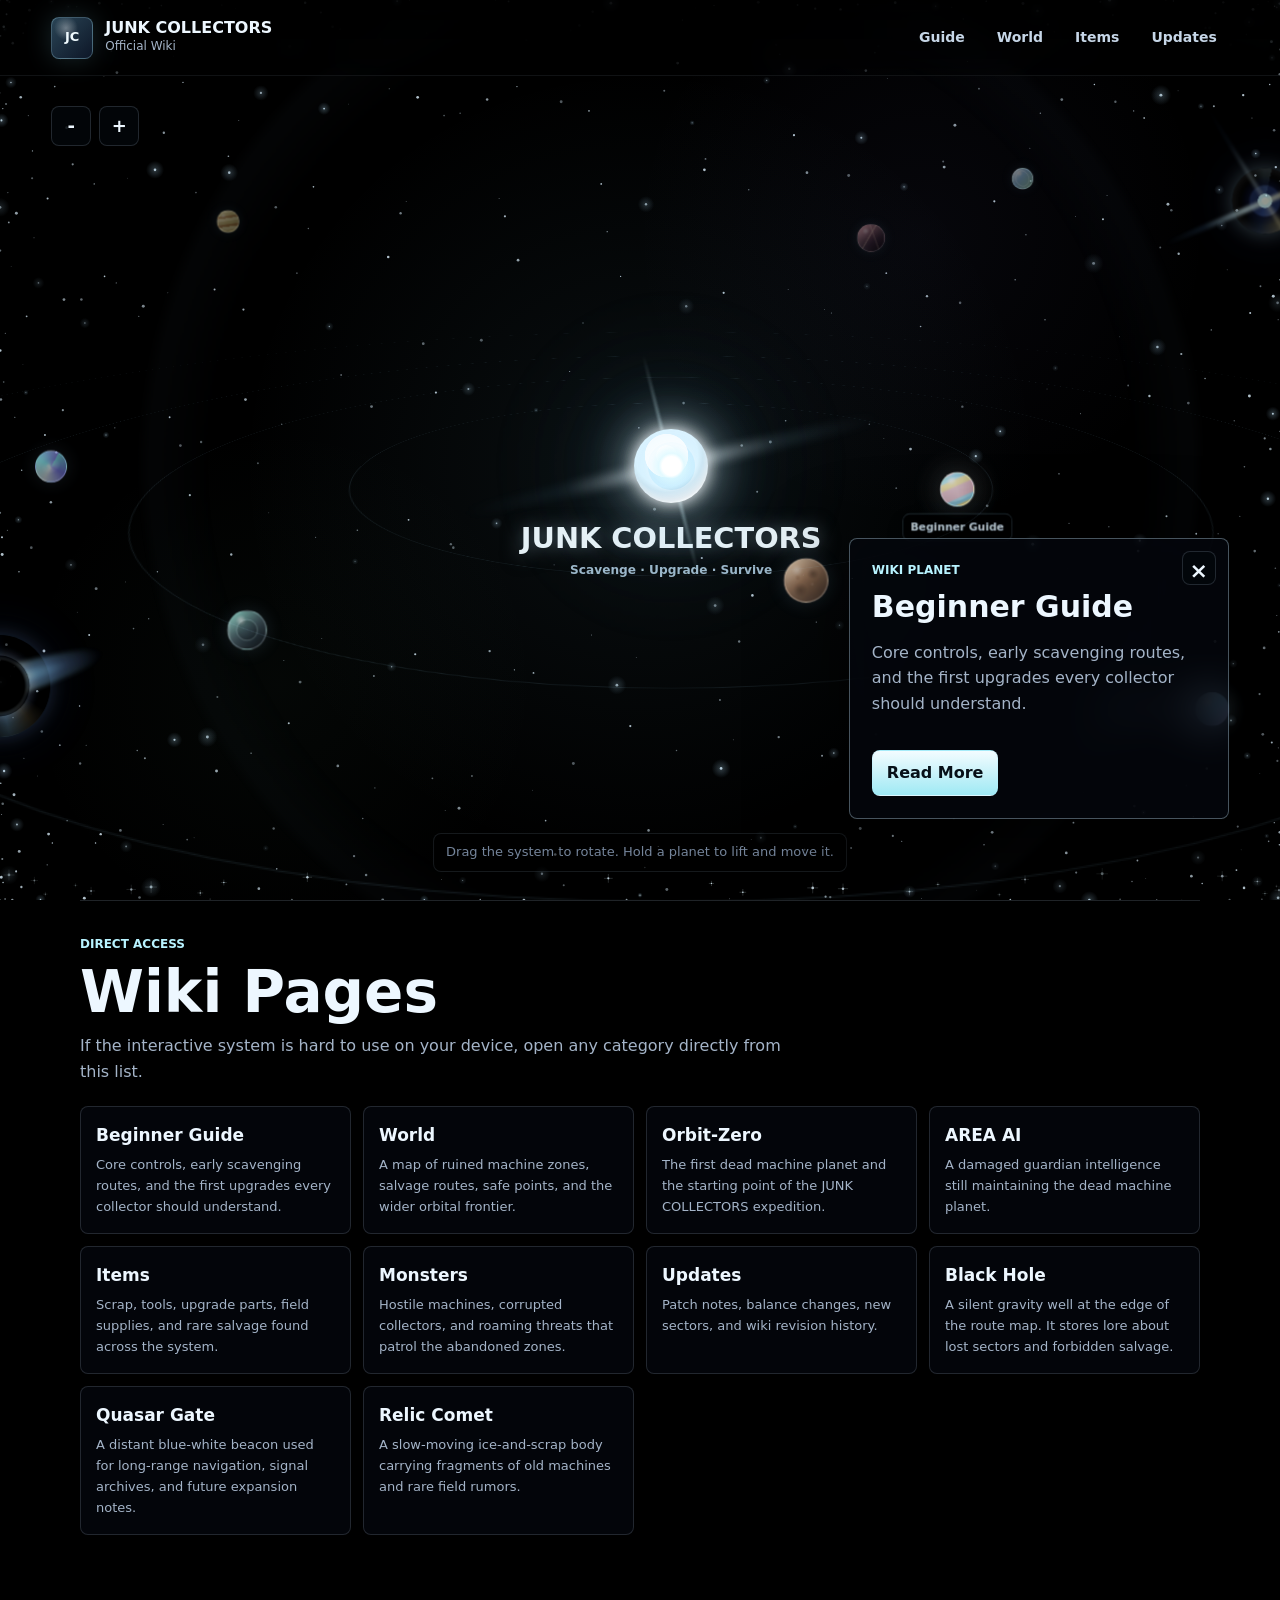
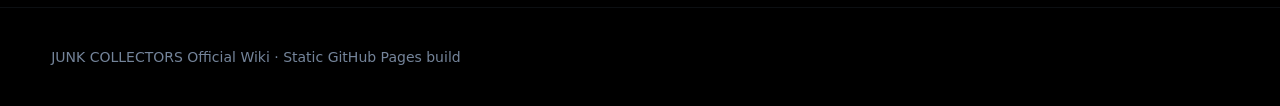
==== index.html @ 5131f48b "Add long press orbital object dragging" ====
<!doctype html>
<html lang="en">
  <head>
    <meta charset="utf-8">
    <meta name="viewport" content="width=device-width, initial-scale=1">
    <title>JUNK COLLECTORS Official Wiki</title>
    <meta
      name="description"
      content="The official wiki hub for JUNK COLLECTORS: an interactive star system with planets, deep-space anomalies, guides, items, monsters, and updates."
    >
    <link rel="stylesheet" href="style.css">
  </head>
  <body>
    <canvas class="starfield" id="starfield" aria-hidden="true"></canvas>

    <header class="site-header">
      <a class="brand" href="index.html" aria-label="JUNK COLLECTORS wiki home">
        <span class="brand-mark" aria-hidden="true">JC</span>
        <span>
          <strong>JUNK COLLECTORS</strong>
          <small>Official Wiki</small>
        </span>
      </a>
      <nav class="top-links" aria-label="Primary pages">
        <a href="pages/beginner-guide.html">Guide</a>
        <a href="pages/world.html">World</a>
        <a href="pages/items.html">Items</a>
        <a href="pages/updates.html">Updates</a>
      </nav>
    </header>

    <main>
      <section class="system-hero" aria-labelledby="site-title">
        <div class="scene-tools" aria-label="System controls">
          <button class="icon-button" type="button" data-zoom="out" aria-label="Zoom out">-</button>
          <button class="icon-button" type="button" data-zoom="in" aria-label="Zoom in">+</button>
        </div>

        <div class="system-stage" id="system-stage" aria-label="Interactive category star system">
          <div class="orbit-field" id="orbit-field">
            <div class="orbit-ring ring-a" aria-hidden="true"></div>
            <div class="orbit-ring ring-b" aria-hidden="true"></div>
            <div class="orbit-ring ring-c" aria-hidden="true"></div>
            <div class="orbit-ring ring-d" aria-hidden="true"></div>

            <button class="star-core" type="button" aria-label="JUNK COLLECTORS center hub">
              <span class="star-energy" aria-hidden="true"></span>
            </button>
            <div class="star-copy">
              <h1 class="star-title" id="site-title">JUNK COLLECTORS</h1>
              <p class="star-subtitle">Scavenge &middot; Upgrade &middot; Survive</p>
            </div>
          </div>
        </div>

        <aside class="info-panel" id="info-panel" aria-live="polite" aria-label="Selected wiki category" hidden>
          <button class="panel-close" type="button" aria-label="Close information panel">×</button>
          <span class="panel-kicker" id="panel-kicker">Wiki Category</span>
          <h2 id="panel-title">Beginner Guide</h2>
          <p id="panel-description"></p>
          <a class="read-more" id="panel-link" href="#">Read More</a>
        </aside>

        <div class="drag-hint">
          Drag the system to rotate. Hold a planet to lift and move it.
        </div>
      </section>

      <section class="fallback-links" aria-labelledby="wiki-links-title">
        <div class="section-label">Direct Access</div>
        <h2 id="wiki-links-title">Wiki Pages</h2>
        <p>
          If the interactive system is hard to use on your device, open any category directly from this list.
        </p>
        <nav class="page-grid" id="page-grid" aria-label="All wiki pages"></nav>
      </section>
    </main>

    <footer class="site-footer">
      <p>JUNK COLLECTORS Official Wiki · Static GitHub Pages build</p>
    </footer>

    <script src="script.js"></script>
  </body>
</html>
---- style.css ----
:root {
  color-scheme: dark;
  --bg: #000000;
  --panel: rgba(5, 8, 14, 0.72);
  --panel-strong: rgba(8, 12, 20, 0.9);
  --line: rgba(190, 218, 240, 0.16);
  --line-strong: rgba(202, 238, 255, 0.34);
  --text: #edf7ff;
  --muted: #a4b4c8;
  --dim: #74849a;
  --cyan: #b8f3ff;
  --white-blue: #f0fbff;
  --shadow: 0 24px 90px rgba(0, 0, 0, 0.62);
}

* {
  box-sizing: border-box;
}

html {
  min-height: 100%;
  overflow-x: hidden;
  background: #000;
}

body {
  min-height: 100%;
  margin: 0;
  overflow-x: hidden;
  color: var(--text);
  background: #000;
  font-family: "Segoe UI", system-ui, -apple-system, BlinkMacSystemFont, sans-serif;
  line-height: 1.6;
}

body.is-dragging {
  cursor: grabbing;
  user-select: none;
}

body.is-object-dragging {
  cursor: grabbing;
}

a {
  color: inherit;
  text-decoration: none;
}

button {
  font: inherit;
}

.starfield {
  position: fixed;
  inset: 0;
  z-index: 0;
  width: 100%;
  height: 100%;
  pointer-events: none;
}

.site-header {
  position: fixed;
  top: 0;
  right: 0;
  left: 0;
  z-index: 20;
  display: flex;
  min-height: 76px;
  align-items: center;
  justify-content: space-between;
  gap: 18px;
  padding: 16px clamp(18px, 4vw, 52px);
  border-bottom: 1px solid rgba(198, 225, 244, 0.08);
  background: linear-gradient(180deg, rgba(0, 0, 0, 0.84), rgba(0, 0, 0, 0.2));
  backdrop-filter: blur(18px);
}

main,
.site-footer {
  position: relative;
  z-index: 1;
}

.brand {
  display: inline-flex;
  min-width: 0;
  align-items: center;
  gap: 12px;
}

.brand-mark {
  display: grid;
  width: 42px;
  height: 42px;
  place-items: center;
  flex: 0 0 auto;
  border: 1px solid rgba(176, 237, 255, 0.28);
  border-radius: 8px;
  color: var(--white-blue);
  background:
    radial-gradient(circle at 35% 25%, rgba(255, 255, 255, 0.34), transparent 30%),
    linear-gradient(135deg, rgba(58, 95, 118, 0.72), rgba(14, 24, 42, 0.95));
  box-shadow: 0 0 26px rgba(133, 215, 240, 0.18);
  font-size: 13px;
  font-weight: 900;
}

.brand strong,
.brand small {
  display: block;
}

.brand strong {
  line-height: 1.1;
  letter-spacing: 0;
}

.brand small {
  color: var(--muted);
  font-size: 12px;
}

.top-links {
  display: flex;
  align-items: center;
  gap: 8px;
}

.top-links a {
  border: 1px solid transparent;
  border-radius: 8px;
  padding: 8px 11px;
  color: #c6d6e7;
  font-size: 14px;
  font-weight: 700;
}

.top-links a:hover,
.top-links a:focus-visible {
  border-color: var(--line);
  color: var(--white-blue);
  background: rgba(159, 239, 255, 0.07);
}

.system-hero {
  position: relative;
  display: grid;
  min-height: 100vh;
  overflow: hidden;
  place-items: center;
  padding: 96px clamp(14px, 4vw, 44px) 64px;
  isolation: isolate;
}

.system-hero::before {
  position: absolute;
  inset: 0;
  z-index: -1;
  content: "";
  background:
    radial-gradient(circle at 50% 52%, rgba(120, 190, 220, 0.08), transparent 25rem),
    radial-gradient(circle at 72% 26%, rgba(115, 120, 210, 0.055), transparent 18rem),
    radial-gradient(circle at 22% 76%, rgba(95, 160, 130, 0.045), transparent 16rem);
  pointer-events: none;
}

.system-stage {
  position: relative;
  width: min(98vw, 1400px);
  height: min(78vh, 760px);
  min-height: 600px;
  border-radius: 50%;
  outline: none;
  cursor: grab;
  perspective: 1100px;
  touch-action: none;
}

.orbit-field {
  position: absolute;
  inset: 0;
  transform-style: preserve-3d;
}

.orbit-field::before {
  position: absolute;
  top: 50%;
  left: 50%;
  width: min(88vw, 1080px);
  height: min(88vw, 1080px);
  content: "";
  transform: translate(-50%, -50%);
  border-radius: 50%;
  background:
    radial-gradient(circle, rgba(170, 232, 255, 0.045) 0, transparent 24%),
    radial-gradient(circle, transparent 60%, rgba(128, 170, 205, 0.028) 68%, transparent 70%);
  filter: blur(1px);
}

.orbit-ring {
  position: absolute;
  top: 50%;
  left: 50%;
  border: 1px solid rgba(158, 205, 232, 0.11);
  border-radius: 50%;
  transform: translate(-50%, -50%) rotateX(75deg);
  pointer-events: none;
}

.ring-a {
  width: 620px;
  height: 620px;
}

.ring-b {
  width: 980px;
  height: 980px;
}

.ring-c {
  width: 1360px;
  height: 1360px;
}

.ring-d {
  width: 1900px;
  height: 1900px;
  border-color: rgba(158, 205, 232, 0.075);
}

.star-core {
  position: absolute;
  top: 50%;
  left: 50%;
  z-index: 190;
  display: grid;
  width: clamp(54px, 6vw, 74px);
  height: clamp(54px, 6vw, 74px);
  place-items: center;
  padding: 0;
  transform: translate(-50%, -50%);
  border: 0;
  border-radius: 50%;
  background: transparent;
  cursor: pointer;
  isolation: isolate;
}

.star-core::before,
.star-core::after {
  position: absolute;
  content: "";
  pointer-events: none;
}

.star-core::before {
  top: 50%;
  left: 50%;
  z-index: -2;
  width: clamp(260px, 34vw, 540px);
  height: 12px;
  border-radius: 999px;
  background: linear-gradient(90deg, transparent, rgba(142, 213, 255, 0.1), rgba(255, 255, 255, 0.82), rgba(168, 228, 255, 0.16), transparent);
  filter: blur(5px);
  opacity: 0.72;
  transform: translate(-50%, -50%) rotate(-13deg);
  animation: neutron-beam-pulse 9s ease-in-out infinite;
}

.star-core::after {
  top: 50%;
  left: 50%;
  z-index: -1;
  width: clamp(150px, 18vw, 280px);
  height: 3px;
  border-radius: 999px;
  background: linear-gradient(90deg, transparent, rgba(214, 248, 255, 0.74), transparent);
  filter: blur(1px);
  opacity: 0.82;
  transform: translate(-50%, -50%) rotate(76deg);
  animation: neutron-spark-pulse 6.5s ease-in-out infinite alternate;
}

.star-energy {
  position: absolute;
  inset: 0;
  border-radius: 50%;
  background:
    radial-gradient(circle at 44% 36%, #ffffff 0 16%, #f8fdff 17% 34%, rgba(201, 238, 255, 0.98) 35% 50%, rgba(113, 183, 220, 0.5) 58%, rgba(47, 91, 125, 0.16) 72%, transparent 78%),
    #ffffff;
  box-shadow:
    0 0 16px rgba(255, 255, 255, 0.86),
    0 0 44px rgba(219, 248, 255, 0.54),
    0 0 120px rgba(128, 210, 255, 0.24),
    inset 0 0 14px rgba(255, 255, 255, 0.58);
  animation: neutron-core-breathe 7.5s ease-in-out infinite;
}

.star-energy::before,
.star-energy::after {
  position: absolute;
  content: "";
  border-radius: inherit;
  pointer-events: none;
}

.star-energy::before {
  inset: -48px;
  background:
    radial-gradient(circle, rgba(255, 255, 255, 0.2), rgba(180, 231, 255, 0.11) 36%, rgba(94, 175, 225, 0.045) 58%, transparent 72%);
  filter: blur(18px);
}

.star-energy::after {
  inset: 18%;
  background:
    radial-gradient(circle, #ffffff 0 28%, rgba(219, 249, 255, 0.72) 38%, transparent 62%);
  box-shadow: 0 0 24px rgba(255, 255, 255, 0.9);
}

.star-copy {
  position: absolute;
  top: 50%;
  left: 50%;
  z-index: 188;
  width: min(82vw, 460px);
  transform: translate(-50%, 58px);
  pointer-events: none;
  text-align: center;
}

.star-title {
  margin: 0;
  color: rgba(238, 250, 255, 0.96);
  font-size: clamp(19px, 2.25vw, 32px);
  font-weight: 900;
  line-height: 1;
  letter-spacing: 0;
  text-shadow:
    0 0 18px rgba(188, 232, 255, 0.42),
    0 2px 20px rgba(0, 0, 0, 0.86);
}

.star-subtitle {
  margin: 8px 0 0;
  color: rgba(176, 207, 228, 0.88);
  font-size: clamp(10px, 0.95vw, 13px);
  font-weight: 800;
  white-space: nowrap;
}

@keyframes neutron-core-breathe {
  0%,
  100% {
    filter: brightness(1);
    transform: scale(1);
  }

  50% {
    filter: brightness(1.18);
    transform: scale(1.045);
  }
}

@keyframes neutron-beam-pulse {
  0%,
  100% {
    opacity: 0.44;
    transform: translate(-50%, -50%) rotate(-13deg) scaleX(0.86);
  }

  48% {
    opacity: 0.86;
    transform: translate(-50%, -50%) rotate(-13deg) scaleX(1.08);
  }
}

@keyframes neutron-spark-pulse {
  from {
    opacity: 0.38;
    transform: translate(-50%, -50%) rotate(76deg) scaleX(0.72);
  }

  to {
    opacity: 0.86;
    transform: translate(-50%, -50%) rotate(76deg) scaleX(1.12);
  }
}

.orbital-object {
  position: absolute;
  top: 50%;
  left: 50%;
  display: grid;
  place-items: center;
  border: 0;
  border-radius: 50%;
  padding: 0;
  color: var(--text);
  background: transparent;
  cursor: pointer;
  transform-style: preserve-3d;
  transition: filter 520ms ease, opacity 520ms ease;
}

.orbital-object.is-lifted {
  cursor: grabbing;
  filter: brightness(1.22) saturate(1.16);
}

.orbital-object:focus-visible {
  outline: 2px solid var(--cyan);
  outline-offset: 9px;
}

.orbital-object.is-dimmed {
  filter: blur(3px) saturate(0.48) brightness(0.58);
}

.orbital-object.is-focused,
.orbital-object.is-selected {
  filter: brightness(1.18) saturate(1.12);
}

.system-stage.is-focusing .orbital-object.is-dimmed {
  filter: blur(3px) saturate(0.48) brightness(0.58);
}

.system-stage:has(.orbital-object:hover) .orbital-object:not(:hover) {
  filter: blur(3px) saturate(0.48) brightness(0.58);
}

.system-stage:has(.orbital-object:hover) .orbital-object:hover {
  filter: brightness(1.18) saturate(1.12);
}

.planet-body,
.celestial-body {
  position: relative;
  display: block;
  width: 100%;
  height: 100%;
  border: 1px solid rgba(240, 252, 255, 0.28);
  border-radius: 50%;
  overflow: hidden;
  box-shadow:
    0 0 24px rgba(170, 220, 255, 0.16),
    inset -16px -18px 24px rgba(0, 0, 0, 0.36),
    inset 7px 8px 15px rgba(255, 255, 255, 0.16);
  animation: planet-texture-drift var(--spin-duration, 64s) linear infinite;
  transition: transform 520ms ease, box-shadow 520ms ease;
}

.orbital-object.is-focused .planet-body,
.orbital-object.is-selected .planet-body,
.orbital-object.is-lifted .planet-body,
.orbital-object.is-focused .celestial-body,
.orbital-object.is-selected .celestial-body,
.orbital-object.is-lifted .celestial-body {
  transform: scale(1.14);
  box-shadow:
    0 0 34px rgba(210, 240, 255, 0.32),
    inset -16px -18px 24px rgba(0, 0, 0, 0.28),
    inset 7px 8px 15px rgba(255, 255, 255, 0.2);
}

.orbital-object.is-lifted .planet-body,
.orbital-object.is-lifted .celestial-body {
  box-shadow:
    0 0 28px rgba(215, 245, 255, 0.42),
    0 16px 44px rgba(95, 180, 230, 0.18),
    inset -16px -18px 24px rgba(0, 0, 0, 0.26),
    inset 7px 8px 15px rgba(255, 255, 255, 0.24);
}

.planet-body::before,
.planet-body::after,
.celestial-body::before,
.celestial-body::after {
  position: absolute;
  content: "";
  pointer-events: none;
}

.planet-body::after {
  inset: -18%;
  border-radius: 50%;
  background:
    linear-gradient(90deg, rgba(255, 255, 255, 0.18), transparent 26%, transparent 62%, rgba(0, 0, 0, 0.2)),
    radial-gradient(circle at 28% 34%, rgba(255, 255, 255, 0.14), transparent 24%);
  mix-blend-mode: soft-light;
  animation: planet-terminator-sweep var(--spin-duration, 64s) linear infinite;
}

@keyframes planet-texture-drift {
  from {
    background-position: 0 0, 0 0, 0 0, 0 0;
  }

  to {
    background-position: 160% 0, -120% 0, 80% 0, 0 0;
  }
}

@keyframes planet-terminator-sweep {
  from {
    transform: translateX(-16%) rotate(0deg);
  }

  to {
    transform: translateX(16%) rotate(360deg);
  }
}

.gas .planet-body {
  background:
    radial-gradient(circle at 32% 24%, rgba(255, 255, 255, 0.82), transparent 15%),
    repeating-linear-gradient(156deg, var(--object-a) 0 12%, var(--object-b) 15% 25%, var(--object-c) 29% 40%, var(--object-a) 44% 56%),
    radial-gradient(circle at 72% 70%, rgba(0, 0, 0, 0.3), transparent 34%);
}

.gas .planet-body::before {
  inset: 14% -24%;
  border-radius: 50%;
  background: linear-gradient(90deg, transparent, rgba(255, 255, 255, 0.24), transparent);
  transform: rotate(-18deg);
}

.rock .planet-body {
  background:
    radial-gradient(circle at 29% 26%, rgba(255, 255, 255, 0.36), transparent 13%),
    radial-gradient(circle at 66% 34%, rgba(42, 30, 26, 0.42), transparent 15%),
    radial-gradient(circle at 36% 72%, rgba(42, 30, 26, 0.34), transparent 18%),
    linear-gradient(145deg, var(--object-c), var(--object-a) 46%, var(--object-b));
}

.rock .planet-body::before {
  inset: 16%;
  border-radius: 50%;
  background:
    radial-gradient(circle at 20% 40%, rgba(0, 0, 0, 0.2) 0 7%, transparent 8%),
    radial-gradient(circle at 72% 64%, rgba(255, 255, 255, 0.16) 0 5%, transparent 6%);
  mix-blend-mode: soft-light;
}

.machine .planet-body {
  background:
    linear-gradient(90deg, rgba(255, 255, 255, 0.22) 0 2px, transparent 2px 10px),
    linear-gradient(0deg, rgba(0, 0, 0, 0.18) 0 2px, transparent 2px 11px),
    radial-gradient(circle at 34% 24%, rgba(255, 255, 255, 0.7), transparent 14%),
    linear-gradient(145deg, var(--object-a), var(--object-b) 52%, #161b23);
}

.machine .planet-body::before {
  inset: 20%;
  border: 1px solid rgba(225, 255, 255, 0.24);
  border-radius: 50%;
  box-shadow: inset 0 0 12px rgba(0, 0, 0, 0.28);
}

.storm .planet-body {
  background:
    radial-gradient(circle at 42% 48%, rgba(255, 255, 255, 0.78), transparent 11%),
    conic-gradient(from 30deg, var(--object-a), var(--object-b), var(--object-c), var(--object-a), var(--object-b)),
    radial-gradient(circle at 72% 70%, rgba(0, 0, 0, 0.32), transparent 34%);
}

.storm .planet-body::before {
  inset: 22% 8%;
  border-radius: 50%;
  background: radial-gradient(ellipse, rgba(255, 255, 255, 0.28), transparent 58%);
  transform: rotate(-22deg);
}

.desert .planet-body {
  background:
    radial-gradient(circle at 28% 23%, rgba(255, 255, 255, 0.5), transparent 12%),
    repeating-linear-gradient(172deg, var(--object-c) 0 11%, var(--object-a) 14% 24%, var(--object-b) 27% 36%),
    radial-gradient(circle at 70% 72%, rgba(0, 0, 0, 0.28), transparent 35%);
}

.cracked .planet-body {
  background:
    linear-gradient(120deg, transparent 0 42%, rgba(255, 218, 194, 0.46) 43% 45%, transparent 46%),
    linear-gradient(70deg, transparent 0 58%, rgba(255, 218, 194, 0.34) 59% 61%, transparent 62%),
    radial-gradient(circle at 30% 24%, rgba(255, 255, 255, 0.38), transparent 13%),
    linear-gradient(145deg, var(--object-a), var(--object-b) 62%, #140b13);
}

.ice .planet-body {
  background:
    radial-gradient(circle at 34% 24%, rgba(255, 255, 255, 0.88), transparent 15%),
    linear-gradient(130deg, var(--object-c), var(--object-b) 42%, var(--object-a)),
    radial-gradient(circle at 70% 72%, rgba(0, 0, 0, 0.22), transparent 30%);
}

.ice .planet-body::before {
  inset: 13%;
  border-radius: 35% 65% 42% 58%;
  border: 1px solid rgba(255, 255, 255, 0.28);
  transform: rotate(28deg);
}

.celestial {
  overflow: visible;
}

.celestial-body {
  overflow: visible;
  border: 0;
  background: transparent;
}

.black-hole .celestial-body {
  background:
    radial-gradient(circle at 50% 50%, #000 0 24%, rgba(0, 0, 0, 0.98) 25% 34%, rgba(215, 240, 255, 0.42) 35% 37%, rgba(78, 108, 170, 0.16) 41%, transparent 58%),
    conic-gradient(from 32deg, transparent 0deg 84deg, rgba(255, 227, 158, 0.18) 106deg, rgba(153, 215, 255, 0.34) 136deg, transparent 178deg 222deg, rgba(255, 245, 199, 0.24) 248deg, rgba(95, 138, 255, 0.2) 292deg, transparent 338deg);
  box-shadow:
    0 0 20px rgba(138, 184, 255, 0.22),
    0 0 70px rgba(80, 120, 210, 0.14),
    inset 0 0 26px rgba(0, 0, 0, 0.95);
}

.black-hole .celestial-body::before {
  top: 34%;
  left: -58%;
  width: 216%;
  height: 30%;
  border-radius: 50%;
  background:
    radial-gradient(ellipse at 50% 50%, rgba(255, 249, 218, 0.68) 0 10%, rgba(136, 203, 255, 0.48) 25%, rgba(76, 92, 175, 0.2) 46%, transparent 71%),
    linear-gradient(90deg, transparent 0 8%, rgba(103, 148, 255, 0.2) 19%, rgba(255, 237, 170, 0.72) 48%, rgba(148, 220, 255, 0.4) 68%, transparent 96%);
  filter: blur(2.2px);
  opacity: 0.88;
  transform: rotate(-17deg);
  animation: accretion-shimmer 15s ease-in-out infinite alternate;
}

.black-hole .celestial-body::after {
  inset: 20%;
  border-radius: 50%;
  background:
    radial-gradient(circle, #000 0 58%, rgba(0, 0, 0, 0.86) 60%, transparent 68%);
  box-shadow:
    0 0 10px rgba(230, 250, 255, 0.24),
    inset 0 0 22px rgba(0, 0, 0, 1);
}

.quasar .celestial-body {
  background:
    radial-gradient(circle, #ffffff 0 7%, var(--object-a) 8% 15%, rgba(91, 132, 255, 0.34) 16% 31%, rgba(14, 20, 48, 0.7) 36%, transparent 54%),
    conic-gradient(from 12deg, transparent 0 110deg, rgba(255, 242, 186, 0.3) 138deg, rgba(106, 163, 255, 0.2) 178deg, transparent 220deg 318deg, rgba(178, 235, 255, 0.18) 346deg);
  box-shadow:
    0 0 30px rgba(196, 244, 255, 0.38),
    0 0 94px rgba(90, 124, 255, 0.18),
    inset 0 0 18px rgba(255, 255, 255, 0.18);
}

.quasar .celestial-body::before,
.quasar .celestial-body::after {
  top: 47%;
  left: -118%;
  width: 336%;
  height: 8%;
  border-radius: 999px;
  background: linear-gradient(90deg, transparent, rgba(110, 180, 255, 0.18), rgba(220, 250, 255, 0.8), rgba(255, 246, 188, 0.62), rgba(138, 203, 255, 0.26), transparent);
  filter: blur(2.2px);
  transform: rotate(-23deg);
  animation: quasar-jet-pulse 8s ease-in-out infinite;
}

.quasar .celestial-body::after {
  height: 5%;
  opacity: 0.5;
  transform: rotate(58deg);
  animation-delay: -3.2s;
}

@keyframes accretion-shimmer {
  from {
    opacity: 0.66;
    filter: blur(3px) brightness(0.88);
  }

  to {
    opacity: 0.96;
    filter: blur(1.8px) brightness(1.12);
  }
}

@keyframes quasar-jet-pulse {
  0%,
  100% {
    opacity: 0.48;
    filter: blur(3px) brightness(0.88);
  }

  50% {
    opacity: 0.86;
    filter: blur(1.8px) brightness(1.18);
  }
}

.comet .celestial-body {
  background:
    radial-gradient(circle at 35% 28%, rgba(255, 255, 255, 0.9), transparent 18%),
    linear-gradient(135deg, var(--object-a), var(--object-b), var(--object-c));
  box-shadow:
    0 0 22px rgba(180, 230, 255, 0.3),
    inset -8px -9px 14px rgba(0, 0, 0, 0.24);
}

.comet .celestial-body::before {
  top: 31%;
  right: 62%;
  width: 140px;
  height: 38%;
  border-radius: 999px;
  background: linear-gradient(90deg, transparent, rgba(163, 220, 255, 0.38), rgba(210, 190, 255, 0.18));
  filter: blur(5px);
}

.object-label {
  position: absolute;
  top: calc(100% + 12px);
  left: 50%;
  min-width: max-content;
  transform: translateX(-50%);
  border: 1px solid rgba(173, 220, 244, 0.22);
  border-radius: 8px;
  padding: 5px 8px;
  color: #dbeeff;
  background: rgba(0, 0, 0, 0.68);
  box-shadow: 0 8px 22px rgba(0, 0, 0, 0.3);
  font-size: 12px;
  font-weight: 800;
  opacity: 0;
  pointer-events: none;
  transition: opacity 420ms ease, transform 420ms ease;
}

.orbital-object.is-focused .object-label,
.orbital-object.is-selected .object-label,
.orbital-object.is-lifted .object-label,
.orbital-object:focus-visible .object-label,
.orbital-object:hover .object-label {
  opacity: 1;
  transform: translateX(-50%) translateY(-2px);
}

.system-stage.is-focusing .orbital-object.is-dimmed .object-label,
.system-stage:has(.orbital-object:hover) .orbital-object:not(:hover) .object-label {
  opacity: 0;
}

.scene-tools {
  position: absolute;
  top: 106px;
  left: clamp(18px, 4vw, 52px);
  z-index: 12;
  display: flex;
  gap: 8px;
}

.icon-button,
.panel-close {
  display: inline-grid;
  width: 40px;
  height: 40px;
  place-items: center;
  border: 1px solid var(--line);
  border-radius: 8px;
  color: var(--text);
  background: rgba(4, 7, 12, 0.72);
  cursor: pointer;
  font-size: 18px;
  font-weight: 900;
}

.icon-button:hover,
.panel-close:hover,
.icon-button:focus-visible,
.panel-close:focus-visible {
  border-color: var(--line-strong);
  background: rgba(16, 24, 38, 0.86);
}

.info-panel {
  position: absolute;
  right: clamp(16px, 4vw, 54px);
  bottom: clamp(76px, 9vh, 116px);
  z-index: 260;
  width: min(380px, calc(100% - 32px));
  border: 1px solid var(--line-strong);
  border-radius: 8px;
  padding: 22px;
  background: var(--panel);
  box-shadow: var(--shadow);
  backdrop-filter: blur(22px);
}

.info-panel[hidden] {
  display: none;
}

.panel-close {
  position: absolute;
  top: 12px;
  right: 12px;
  width: 34px;
  height: 34px;
  font-size: 22px;
}

.panel-kicker,
.section-label {
  display: block;
  color: var(--cyan);
  font-size: 12px;
  font-weight: 900;
  letter-spacing: 0;
  text-transform: uppercase;
}

.info-panel h2 {
  margin: 10px 42px 8px 0;
  font-size: 30px;
  line-height: 1.12;
}

.info-panel p,
.fallback-links p,
.doc-article p,
.doc-article li {
  color: var(--muted);
}

.read-more,
.doc-back {
  display: inline-flex;
  min-height: 42px;
  align-items: center;
  justify-content: center;
  margin-top: 18px;
  border: 1px solid rgba(176, 237, 255, 0.34);
  border-radius: 8px;
  padding: 9px 14px;
  color: #071018;
  background: linear-gradient(180deg, #f3fcff, #9fe9f4);
  font-weight: 900;
}

.read-more:hover,
.doc-back:hover,
.read-more:focus-visible,
.doc-back:focus-visible {
  filter: brightness(1.06);
}

.drag-hint {
  position: absolute;
  bottom: 28px;
  left: 50%;
  z-index: 8;
  transform: translateX(-50%);
  border: 1px solid rgba(169, 205, 230, 0.12);
  border-radius: 8px;
  padding: 8px 12px;
  color: var(--dim);
  background: rgba(0, 0, 0, 0.52);
  font-size: 13px;
  text-align: center;
}

.fallback-links {
  width: min(1120px, calc(100% - 32px));
  margin: 0 auto 72px;
  border-top: 1px solid var(--line);
  padding-top: 34px;
}

.fallback-links h2,
.doc-article h1 {
  margin: 8px 0 10px;
  color: var(--text);
  font-size: clamp(32px, 6vw, 58px);
  line-height: 1.05;
  letter-spacing: 0;
}

.fallback-links > p {
  max-width: 720px;
  margin: 0 0 22px;
}

.page-grid {
  display: grid;
  grid-template-columns: repeat(4, minmax(0, 1fr));
  gap: 12px;
}

.page-card {
  min-height: 128px;
  border: 1px solid var(--line);
  border-radius: 8px;
  padding: 15px;
  background: rgba(5, 8, 14, 0.74);
}

.page-card:hover,
.page-card:focus-visible {
  border-color: var(--line-strong);
  background: rgba(12, 18, 28, 0.9);
}

.page-card strong,
.page-card span {
  display: block;
}

.page-card strong {
  margin-bottom: 6px;
  color: var(--text);
  font-size: 17px;
}

.page-card span {
  color: var(--muted);
  font-size: 13px;
}

.site-footer {
  border-top: 1px solid rgba(155, 190, 220, 0.08);
  padding: 24px clamp(18px, 4vw, 52px);
  color: var(--dim);
  background: rgba(0, 0, 0, 0.8);
  font-size: 14px;
}

.doc-main {
  width: min(980px, calc(100% - 32px));
  min-height: 100vh;
  margin: 0 auto;
  padding: 126px 0 70px;
}

.doc-article {
  border: 1px solid var(--line);
  border-radius: 8px;
  padding: clamp(22px, 5vw, 46px);
  background: var(--panel-strong);
  box-shadow: var(--shadow);
  backdrop-filter: blur(18px);
}

.doc-article h1 {
  max-width: 720px;
}

.doc-article h2 {
  margin: 34px 0 8px;
  color: var(--white-blue);
  font-size: 24px;
}

.doc-article ul {
  margin: 12px 0 0;
  padding-left: 20px;
}

@media (max-width: 980px) {
  .page-grid {
    grid-template-columns: repeat(2, minmax(0, 1fr));
  }

  .system-stage {
    width: min(96vw, 1120px);
    min-height: 560px;
  }

  .ring-a {
    width: 520px;
    height: 520px;
  }

  .ring-b {
    width: 800px;
    height: 800px;
  }

  .ring-c {
    width: 1080px;
    height: 1080px;
  }

  .ring-d {
    width: 1380px;
    height: 1380px;
  }
}

@media (max-width: 700px) {
  .site-header {
    position: absolute;
    align-items: flex-start;
    flex-direction: column;
    padding: 14px 16px;
  }

  .top-links {
    width: 100%;
    overflow-x: auto;
    padding-bottom: 2px;
  }

  .top-links a {
    white-space: nowrap;
  }

  .system-hero {
    min-height: 840px;
    padding: 138px 12px 180px;
  }

  .system-stage {
    width: 100%;
    height: 520px;
    min-height: 520px;
  }

  .scene-tools {
    top: 150px;
    left: 16px;
  }

  .ring-a {
    width: 330px;
    height: 330px;
  }

  .ring-b {
    width: 530px;
    height: 530px;
  }

  .ring-c {
    width: 740px;
    height: 740px;
  }

  .ring-d {
    width: 940px;
    height: 940px;
  }

  .star-core {
    width: 54px;
    height: 54px;
  }

  .star-copy {
    transform: translate(-50%, 68px);
  }

  .star-title {
    font-size: 20px;
  }

  .star-subtitle {
    margin-top: 6px;
    font-size: 10px;
  }

  .orbital-object.is-selected:not(.is-focused):not(:hover):not(.is-lifted) .object-label {
    opacity: 0;
  }

  .info-panel {
    right: 12px;
    bottom: 20px;
    left: 12px;
    width: auto;
    padding: 18px;
  }

  .info-panel h2 {
    font-size: 25px;
  }

  .drag-hint {
    bottom: 126px;
    width: calc(100% - 32px);
  }

  .page-grid {
    grid-template-columns: 1fr;
  }

  .doc-main {
    padding-top: 158px;
  }
}

@media (prefers-reduced-motion: reduce) {
  html {
    scroll-behavior: auto;
  }

  *,
  *::before,
  *::after {
    animation-duration: 0.001ms !important;
    animation-iteration-count: 1 !important;
    scroll-behavior: auto !important;
    transition-duration: 0.001ms !important;
  }

  .star-core::before,
  .star-core::after {
    opacity: 0.22;
  }

  .planet-body,
  .planet-body::after {
    animation: none !important;
  }
}
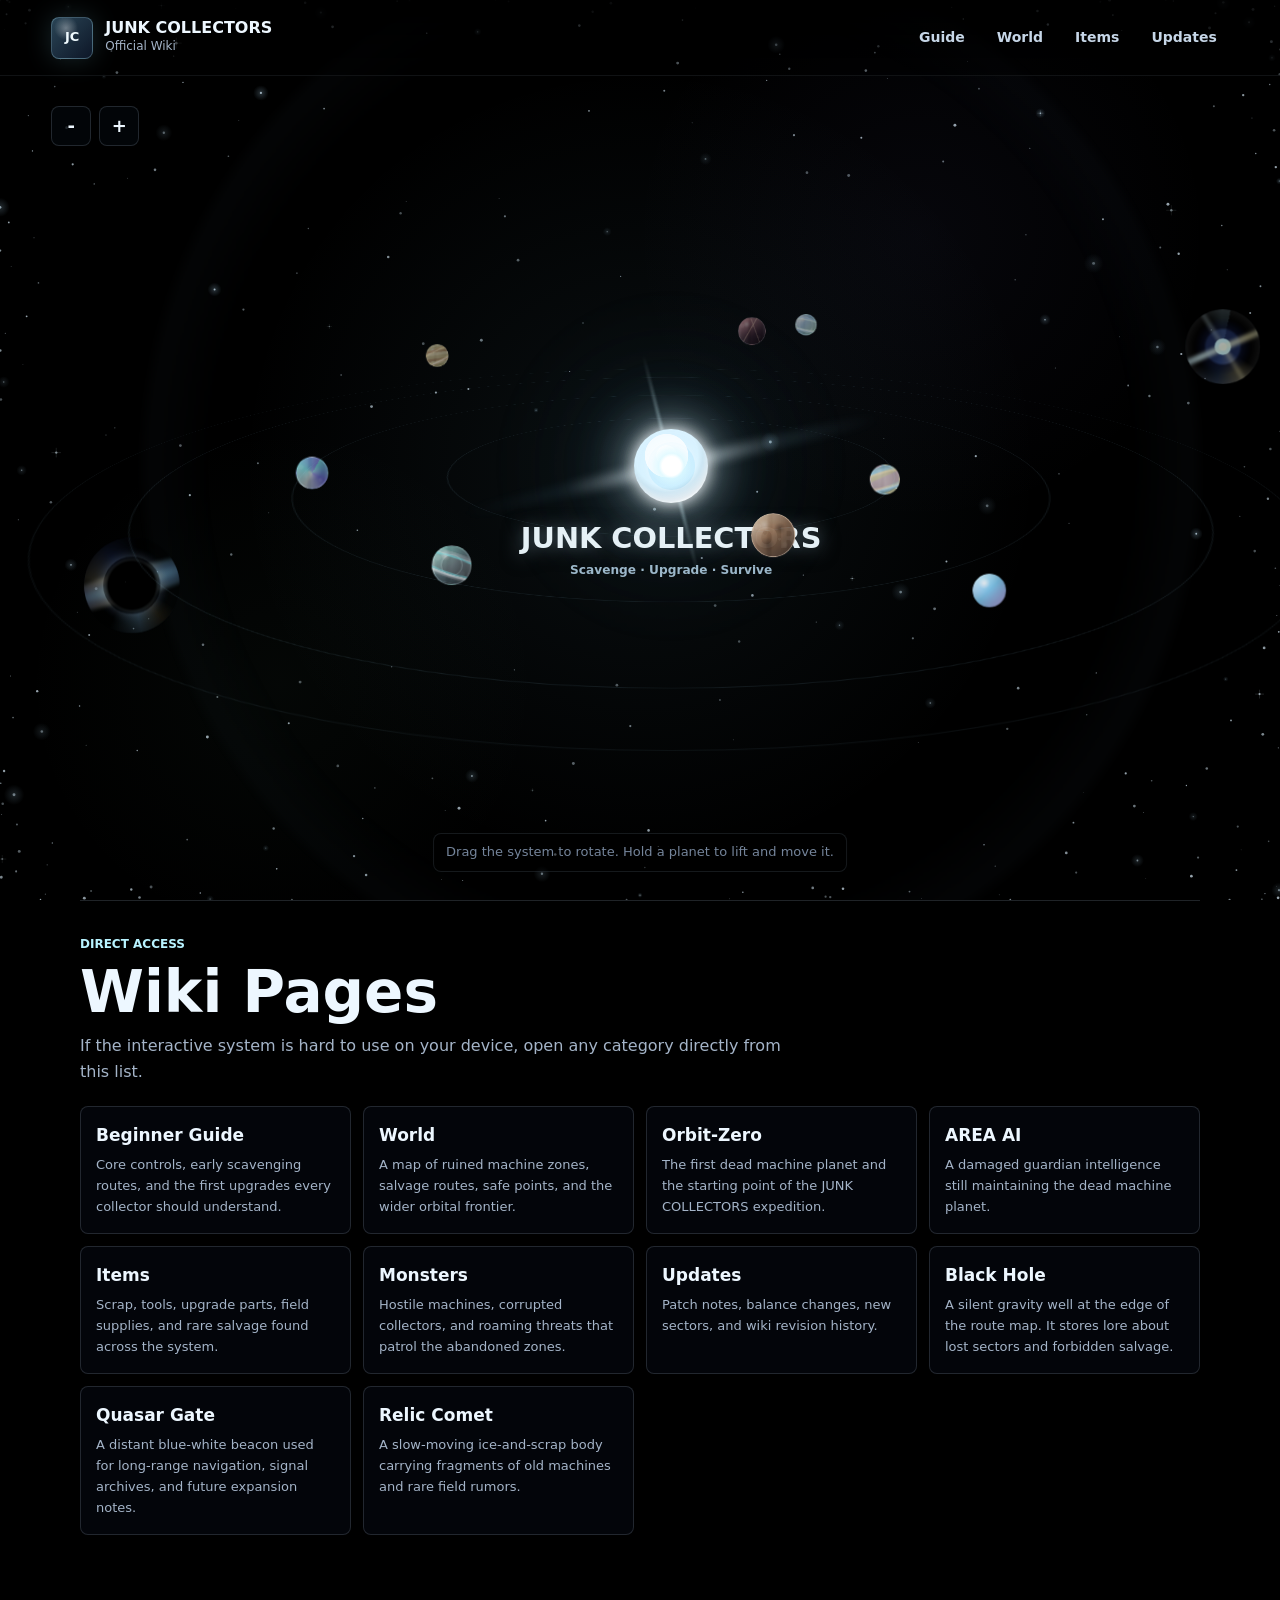
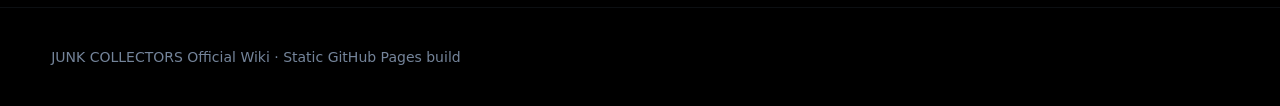
==== commit d32de57b: "Make planet rings and motion visible" ====
--- a/index.html
+++ b/index.html
@@ -8,7 +8,7 @@
       name="description"
       content="The official wiki hub for JUNK COLLECTORS: an interactive star system with planets, deep-space anomalies, guides, items, monsters, and updates."
     >
-    <link rel="stylesheet" href="style.css">
+    <link rel="stylesheet" href="style.css?v=planet-detail-2">
   </head>
   <body>
     <canvas class="starfield" id="starfield" aria-hidden="true"></canvas>
@@ -80,6 +80,6 @@
       <p>JUNK COLLECTORS Official Wiki · Static GitHub Pages build</p>
     </footer>
 
-    <script src="script.js"></script>
+    <script src="script.js?v=planet-detail-2"></script>
   </body>
 </html>
--- a/style.css
+++ b/style.css
@@ -73,8 +73,7 @@
   gap: 18px;
   padding: 16px clamp(18px, 4vw, 52px);
   border-bottom: 1px solid rgba(198, 225, 244, 0.08);
-  background: linear-gradient(180deg, rgba(0, 0, 0, 0.84), rgba(0, 0, 0, 0.2));
-  backdrop-filter: blur(18px);
+  background: linear-gradient(180deg, rgba(0, 0, 0, 0.92), rgba(0, 0, 0, 0.38));
 }
 
 main,
@@ -210,23 +209,23 @@
 }
 
 .ring-a {
-  width: 620px;
-  height: 620px;
+  width: 440px;
+  height: 440px;
 }
 
 .ring-b {
+  width: 720px;
+  height: 720px;
+}
+
+.ring-c {
   width: 980px;
   height: 980px;
 }
 
-.ring-c {
-  width: 1360px;
-  height: 1360px;
-}
-
 .ring-d {
-  width: 1900px;
-  height: 1900px;
+  width: 1120px;
+  height: 1120px;
   border-color: rgba(158, 205, 232, 0.075);
 }
 
@@ -324,7 +323,7 @@
   position: absolute;
   top: 50%;
   left: 50%;
-  z-index: 188;
+  z-index: 248;
   width: min(82vw, 460px);
   transform: translate(-50%, 58px);
   pointer-events: none;
@@ -354,13 +353,11 @@
 @keyframes neutron-core-breathe {
   0%,
   100% {
-    filter: brightness(1);
     transform: scale(1);
   }
 
   50% {
-    filter: brightness(1.18);
-    transform: scale(1.045);
+    transform: scale(1.035);
   }
 }
 
@@ -402,7 +399,9 @@
   background: transparent;
   cursor: pointer;
   transform-style: preserve-3d;
-  transition: filter 520ms ease, opacity 520ms ease;
+  transition: filter 360ms ease, opacity 360ms ease;
+  contain: layout paint;
+  will-change: transform, opacity;
 }
 
 .orbital-object.is-lifted {
@@ -416,7 +415,7 @@
 }
 
 .orbital-object.is-dimmed {
-  filter: blur(3px) saturate(0.48) brightness(0.58);
+  filter: blur(1.5px) saturate(0.54) brightness(0.62);
 }
 
 .orbital-object.is-focused,
@@ -425,20 +424,13 @@
 }
 
 .system-stage.is-focusing .orbital-object.is-dimmed {
-  filter: blur(3px) saturate(0.48) brightness(0.58);
-}
-
-.system-stage:has(.orbital-object:hover) .orbital-object:not(:hover) {
-  filter: blur(3px) saturate(0.48) brightness(0.58);
-}
-
-.system-stage:has(.orbital-object:hover) .orbital-object:hover {
-  filter: brightness(1.18) saturate(1.12);
+  filter: blur(1.5px) saturate(0.54) brightness(0.62);
 }
 
 .planet-body,
 .celestial-body {
   position: relative;
+  z-index: 2;
   display: block;
   width: 100%;
   height: 100%;
@@ -449,8 +441,23 @@
     0 0 24px rgba(170, 220, 255, 0.16),
     inset -16px -18px 24px rgba(0, 0, 0, 0.36),
     inset 7px 8px 15px rgba(255, 255, 255, 0.16);
-  animation: planet-texture-drift var(--spin-duration, 64s) linear infinite;
   transition: transform 520ms ease, box-shadow 520ms ease;
+}
+
+.surface-drift {
+  position: absolute;
+  inset: -20%;
+  z-index: 1;
+  border-radius: inherit;
+  background:
+    radial-gradient(circle at 24% 36%, rgba(255, 255, 255, 0.28) 0 5%, transparent 6%),
+    radial-gradient(circle at 70% 66%, rgba(255, 255, 255, 0.18) 0 4%, transparent 5%),
+    repeating-linear-gradient(92deg, transparent 0 13%, rgba(255, 255, 255, 0.2) 16% 20%, transparent 24% 38%, rgba(0, 0, 0, 0.22) 42% 46%, transparent 50% 64%);
+  mix-blend-mode: soft-light;
+  opacity: 0.82;
+  pointer-events: none;
+  animation: surface-drift var(--spin-duration, 64s) linear infinite;
+  animation-direction: var(--spin-direction, normal);
 }
 
 .orbital-object.is-focused .planet-body,
@@ -486,22 +493,77 @@
 
 .planet-body::after {
   inset: -18%;
+  z-index: 3;
   border-radius: 50%;
   background:
     linear-gradient(90deg, rgba(255, 255, 255, 0.18), transparent 26%, transparent 62%, rgba(0, 0, 0, 0.2)),
     radial-gradient(circle at 28% 34%, rgba(255, 255, 255, 0.14), transparent 24%);
   mix-blend-mode: soft-light;
   animation: planet-terminator-sweep var(--spin-duration, 64s) linear infinite;
-}
-
-@keyframes planet-texture-drift {
-  from {
-    background-position: 0 0, 0 0, 0 0, 0 0;
-  }
-
-  to {
-    background-position: 160% 0, -120% 0, 80% 0, 0 0;
-  }
+  animation-direction: var(--spin-direction, normal);
+}
+
+.planet-ring {
+  position: absolute;
+  top: 50%;
+  left: 50%;
+  z-index: 3;
+  border-radius: 50%;
+  pointer-events: none;
+  transform: translate(-50%, -50%) rotate(var(--ring-tilt, -14deg));
+}
+
+.planet-ring::before,
+.planet-ring::after {
+  position: absolute;
+  inset: 0;
+  content: "";
+  border-radius: inherit;
+}
+
+.planet-ring::before {
+  background:
+    radial-gradient(ellipse at center, transparent 0 38%, var(--ring-a) 41% 48%, rgba(255, 255, 255, 0.38) 49% 51%, var(--ring-b) 53% 62%, transparent 65%),
+    linear-gradient(90deg, transparent, rgba(255, 255, 255, 0.26), transparent);
+  box-shadow:
+    0 0 18px rgba(165, 222, 255, 0.22),
+    0 0 34px rgba(255, 245, 210, 0.14);
+  opacity: 0.96;
+}
+
+.planet-ring::after {
+  background: radial-gradient(ellipse at center, transparent 0 47%, rgba(255, 255, 255, 0.46) 49% 56%, transparent 62%);
+  clip-path: inset(50% 0 0 0);
+  opacity: 0.9;
+}
+
+.moon-orbit {
+  position: absolute;
+  top: 50%;
+  left: 50%;
+  z-index: 4;
+  border: 1px solid rgba(175, 217, 238, 0.24);
+  border-radius: 50%;
+  pointer-events: none;
+  transform: translate(-50%, -50%) rotate(var(--moon-angle, 0deg));
+  animation: moon-orbit var(--moon-duration, 30s) linear infinite;
+  animation-direction: var(--moon-direction, normal);
+}
+
+.moon-body {
+  position: absolute;
+  top: 50%;
+  right: calc(var(--moon-size, 4px) * -0.45);
+  width: var(--moon-size, 4px);
+  height: var(--moon-size, 4px);
+  border-radius: 50%;
+  background:
+    radial-gradient(circle at 32% 26%, rgba(255, 255, 255, 0.8), transparent 32%),
+    var(--moon-color, #d8eaff);
+  box-shadow:
+    0 0 8px rgba(235, 250, 255, 0.45),
+    0 0 18px rgba(130, 210, 255, 0.18);
+  transform: translateY(-50%);
 }
 
 @keyframes planet-terminator-sweep {
@@ -511,6 +573,26 @@
 
   to {
     transform: translateX(16%) rotate(360deg);
+  }
+}
+
+@keyframes surface-drift {
+  from {
+    transform: rotate(var(--axial-tilt, 0deg));
+  }
+
+  to {
+    transform: rotate(calc(var(--axial-tilt, 0deg) + 360deg));
+  }
+}
+
+@keyframes moon-orbit {
+  from {
+    transform: translate(-50%, -50%) rotate(var(--moon-angle, 0deg));
+  }
+
+  to {
+    transform: translate(-50%, -50%) rotate(calc(var(--moon-angle, 0deg) + 360deg));
   }
 }
 
@@ -635,7 +717,6 @@
   filter: blur(2.2px);
   opacity: 0.88;
   transform: rotate(-17deg);
-  animation: accretion-shimmer 15s ease-in-out infinite alternate;
 }
 
 .black-hole .celestial-body::after {
@@ -668,39 +749,12 @@
   background: linear-gradient(90deg, transparent, rgba(110, 180, 255, 0.18), rgba(220, 250, 255, 0.8), rgba(255, 246, 188, 0.62), rgba(138, 203, 255, 0.26), transparent);
   filter: blur(2.2px);
   transform: rotate(-23deg);
-  animation: quasar-jet-pulse 8s ease-in-out infinite;
 }
 
 .quasar .celestial-body::after {
   height: 5%;
   opacity: 0.5;
   transform: rotate(58deg);
-  animation-delay: -3.2s;
-}
-
-@keyframes accretion-shimmer {
-  from {
-    opacity: 0.66;
-    filter: blur(3px) brightness(0.88);
-  }
-
-  to {
-    opacity: 0.96;
-    filter: blur(1.8px) brightness(1.12);
-  }
-}
-
-@keyframes quasar-jet-pulse {
-  0%,
-  100% {
-    opacity: 0.48;
-    filter: blur(3px) brightness(0.88);
-  }
-
-  50% {
-    opacity: 0.86;
-    filter: blur(1.8px) brightness(1.18);
-  }
 }
 
 .comet .celestial-body {
@@ -750,8 +804,7 @@
   transform: translateX(-50%) translateY(-2px);
 }
 
-.system-stage.is-focusing .orbital-object.is-dimmed .object-label,
-.system-stage:has(.orbital-object:hover) .orbital-object:not(:hover) .object-label {
+.system-stage.is-focusing .orbital-object.is-dimmed .object-label {
   opacity: 0;
 }
 
@@ -796,9 +849,8 @@
   border: 1px solid var(--line-strong);
   border-radius: 8px;
   padding: 22px;
-  background: var(--panel);
+  background: rgba(5, 8, 14, 0.9);
   box-shadow: var(--shadow);
-  backdrop-filter: blur(22px);
 }
 
 .info-panel[hidden] {
@@ -952,7 +1004,6 @@
   padding: clamp(22px, 5vw, 46px);
   background: var(--panel-strong);
   box-shadow: var(--shadow);
-  backdrop-filter: blur(18px);
 }
 
 .doc-article h1 {
@@ -981,23 +1032,23 @@
   }
 
   .ring-a {
-    width: 520px;
-    height: 520px;
+    width: 300px;
+    height: 300px;
   }
 
   .ring-b {
-    width: 800px;
-    height: 800px;
+    width: 450px;
+    height: 450px;
   }
 
   .ring-c {
-    width: 1080px;
-    height: 1080px;
+    width: 620px;
+    height: 620px;
   }
 
   .ring-d {
-    width: 1380px;
-    height: 1380px;
+    width: 760px;
+    height: 760px;
   }
 }
 
@@ -1036,23 +1087,23 @@
   }
 
   .ring-a {
-    width: 330px;
-    height: 330px;
+    width: 180px;
+    height: 180px;
   }
 
   .ring-b {
-    width: 530px;
-    height: 530px;
+    width: 260px;
+    height: 260px;
   }
 
   .ring-c {
-    width: 740px;
-    height: 740px;
+    width: 340px;
+    height: 340px;
   }
 
   .ring-d {
-    width: 940px;
-    height: 940px;
+    width: 420px;
+    height: 420px;
   }
 
   .star-core {
@@ -1123,7 +1174,9 @@
   }
 
   .planet-body,
-  .planet-body::after {
+  .planet-body::after,
+  .surface-drift,
+  .moon-orbit {
     animation: none !important;
   }
 }
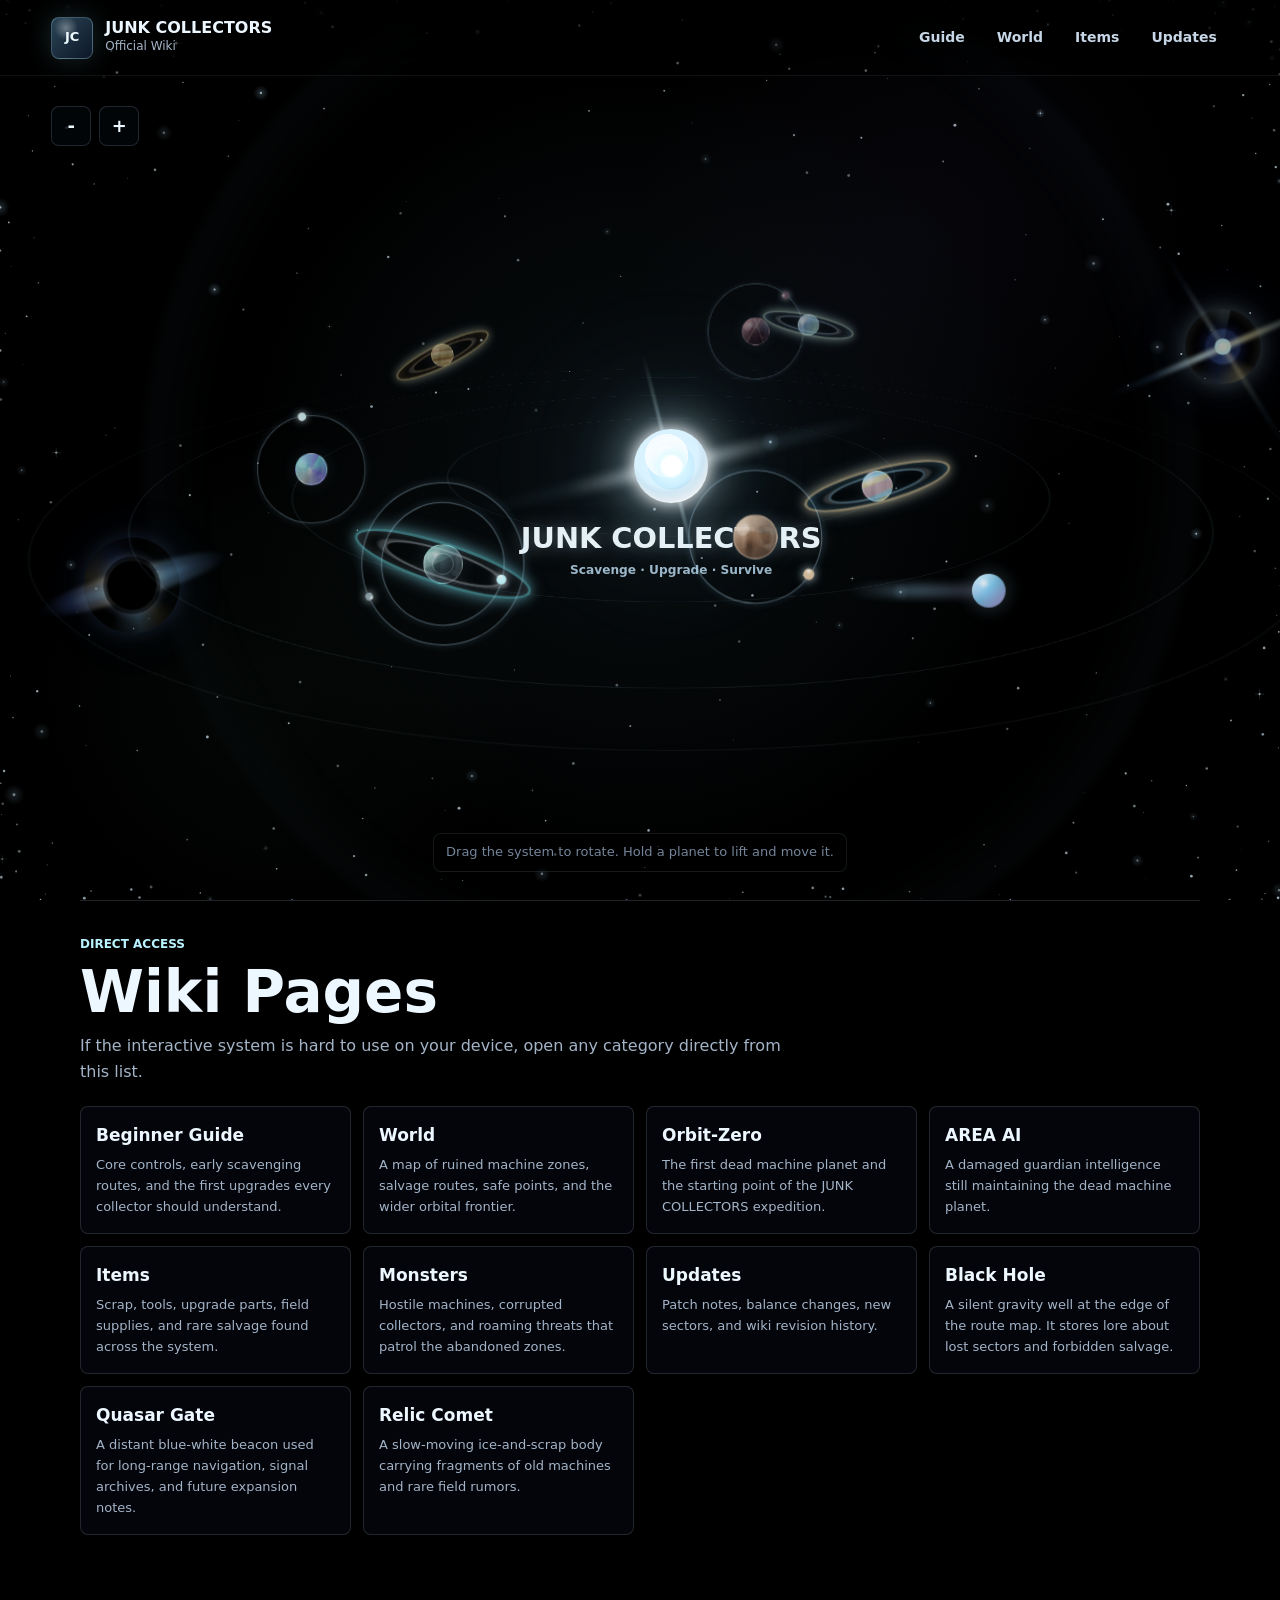
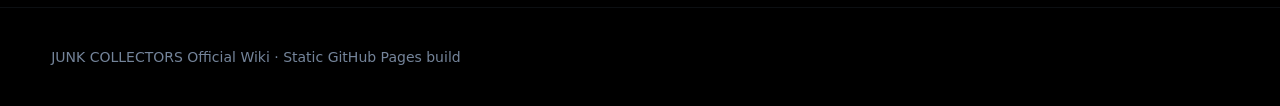
==== commit 584bff86: "Unclip visible planet rings and moons" ====
--- a/index.html
+++ b/index.html
@@ -8,7 +8,7 @@
       name="description"
       content="The official wiki hub for JUNK COLLECTORS: an interactive star system with planets, deep-space anomalies, guides, items, monsters, and updates."
     >
-    <link rel="stylesheet" href="style.css?v=planet-detail-2">
+    <link rel="stylesheet" href="style.css?v=planet-detail-6">
   </head>
   <body>
     <canvas class="starfield" id="starfield" aria-hidden="true"></canvas>
@@ -80,6 +80,6 @@
       <p>JUNK COLLECTORS Official Wiki · Static GitHub Pages build</p>
     </footer>
 
-    <script src="script.js?v=planet-detail-2"></script>
+    <script src="script.js?v=planet-detail-6"></script>
   </body>
 </html>
--- a/style.css
+++ b/style.css
@@ -400,7 +400,8 @@
   cursor: pointer;
   transform-style: preserve-3d;
   transition: filter 360ms ease, opacity 360ms ease;
-  contain: layout paint;
+  overflow: visible;
+  contain: layout;
   will-change: transform, opacity;
 }
 
@@ -446,18 +447,45 @@
 
 .surface-drift {
   position: absolute;
-  inset: -20%;
+  inset: -26%;
   z-index: 1;
   border-radius: inherit;
   background:
-    radial-gradient(circle at 24% 36%, rgba(255, 255, 255, 0.28) 0 5%, transparent 6%),
-    radial-gradient(circle at 70% 66%, rgba(255, 255, 255, 0.18) 0 4%, transparent 5%),
-    repeating-linear-gradient(92deg, transparent 0 13%, rgba(255, 255, 255, 0.2) 16% 20%, transparent 24% 38%, rgba(0, 0, 0, 0.22) 42% 46%, transparent 50% 64%);
+    radial-gradient(circle at 24% 36%, rgba(255, 255, 255, 0.42) 0 6%, transparent 7%),
+    radial-gradient(circle at 70% 66%, rgba(255, 255, 255, 0.28) 0 5%, transparent 6%),
+    repeating-linear-gradient(92deg, transparent 0 10%, rgba(255, 255, 255, 0.34) 13% 18%, transparent 22% 34%, rgba(0, 0, 0, 0.3) 38% 44%, transparent 48% 60%);
   mix-blend-mode: soft-light;
-  opacity: 0.82;
+  opacity: 0.95;
   pointer-events: none;
   animation: surface-drift var(--spin-duration, 64s) linear infinite;
   animation-direction: var(--spin-direction, normal);
+}
+
+.surface-drift::before,
+.surface-drift::after {
+  position: absolute;
+  content: "";
+  pointer-events: none;
+}
+
+.surface-drift::before {
+  top: 18%;
+  left: -22%;
+  width: 144%;
+  height: 24%;
+  border-radius: 999px;
+  background: linear-gradient(90deg, transparent, rgba(255, 255, 255, 0.5), rgba(130, 220, 255, 0.28), transparent);
+  transform: rotate(var(--axial-tilt, 0deg));
+}
+
+.surface-drift::after {
+  top: 30%;
+  left: 22%;
+  width: 18%;
+  height: 18%;
+  border-radius: 50%;
+  background: rgba(255, 255, 255, 0.72);
+  box-shadow: 0 0 12px rgba(225, 250, 255, 0.58);
 }
 
 .orbital-object.is-focused .planet-body,
@@ -507,8 +535,9 @@
   position: absolute;
   top: 50%;
   left: 50%;
-  z-index: 3;
-  border-radius: 50%;
+  z-index: 6;
+  border-radius: 50%;
+  opacity: 1;
   pointer-events: none;
   transform: translate(-50%, -50%) rotate(var(--ring-tilt, -14deg));
 }
@@ -522,28 +551,29 @@
 }
 
 .planet-ring::before {
-  background:
-    radial-gradient(ellipse at center, transparent 0 38%, var(--ring-a) 41% 48%, rgba(255, 255, 255, 0.38) 49% 51%, var(--ring-b) 53% 62%, transparent 65%),
-    linear-gradient(90deg, transparent, rgba(255, 255, 255, 0.26), transparent);
+  border: 3px solid var(--ring-a);
+  background: radial-gradient(ellipse at center, transparent 0 45%, rgba(255, 255, 255, 0.2) 48% 52%, transparent 56%);
   box-shadow:
-    0 0 18px rgba(165, 222, 255, 0.22),
-    0 0 34px rgba(255, 245, 210, 0.14);
-  opacity: 0.96;
+    0 0 12px var(--ring-a),
+    0 0 24px rgba(165, 222, 255, 0.3),
+    inset 0 0 14px var(--ring-b);
+  opacity: 1;
 }
 
 .planet-ring::after {
-  background: radial-gradient(ellipse at center, transparent 0 47%, rgba(255, 255, 255, 0.46) 49% 56%, transparent 62%);
-  clip-path: inset(50% 0 0 0);
-  opacity: 0.9;
+  inset: 17%;
+  border: 2px solid var(--ring-b);
+  opacity: 0.88;
 }
 
 .moon-orbit {
   position: absolute;
   top: 50%;
   left: 50%;
-  z-index: 4;
-  border: 1px solid rgba(175, 217, 238, 0.24);
-  border-radius: 50%;
+  z-index: 7;
+  border: 1px solid rgba(190, 232, 255, 0.42);
+  border-radius: 50%;
+  box-shadow: 0 0 12px rgba(160, 220, 255, 0.16);
   pointer-events: none;
   transform: translate(-50%, -50%) rotate(var(--moon-angle, 0deg));
   animation: moon-orbit var(--moon-duration, 30s) linear infinite;
@@ -561,8 +591,8 @@
     radial-gradient(circle at 32% 26%, rgba(255, 255, 255, 0.8), transparent 32%),
     var(--moon-color, #d8eaff);
   box-shadow:
-    0 0 8px rgba(235, 250, 255, 0.45),
-    0 0 18px rgba(130, 210, 255, 0.18);
+    0 0 8px rgba(235, 250, 255, 0.78),
+    0 0 20px rgba(130, 210, 255, 0.36);
   transform: translateY(-50%);
 }
 
@@ -1162,8 +1192,6 @@
   *,
   *::before,
   *::after {
-    animation-duration: 0.001ms !important;
-    animation-iteration-count: 1 !important;
     scroll-behavior: auto !important;
     transition-duration: 0.001ms !important;
   }
@@ -1177,6 +1205,6 @@
   .planet-body::after,
   .surface-drift,
   .moon-orbit {
-    animation: none !important;
-  }
-}
+    animation-duration: 120s !important;
+  }
+}
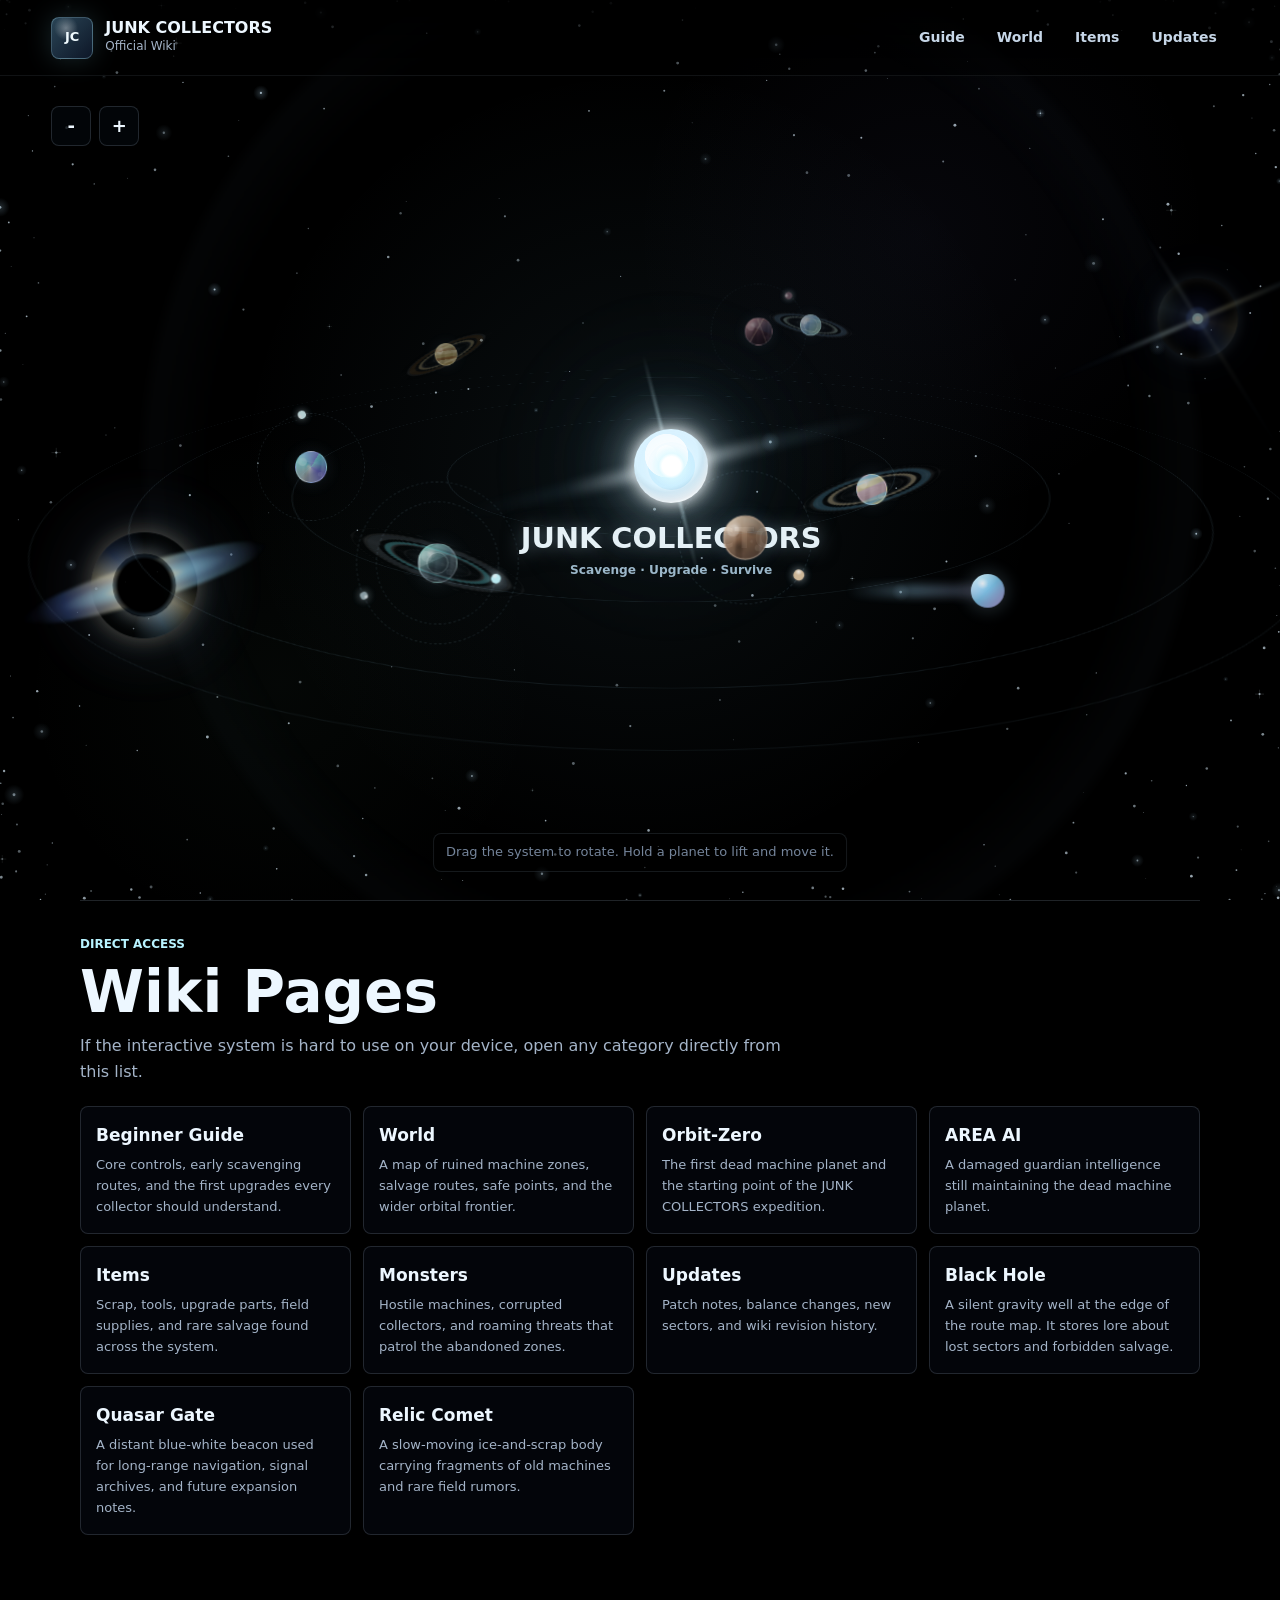
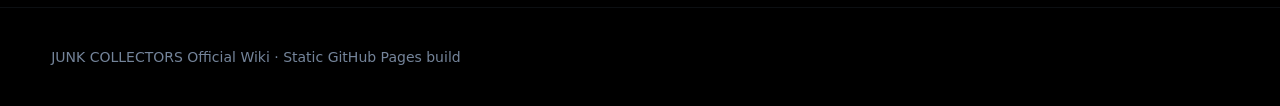
==== commit f22c8e54: "Polish celestial visuals and panel transitions" ====
--- a/index.html
+++ b/index.html
@@ -8,7 +8,7 @@
       name="description"
       content="The official wiki hub for JUNK COLLECTORS: an interactive star system with planets, deep-space anomalies, guides, items, monsters, and updates."
     >
-    <link rel="stylesheet" href="style.css?v=planet-detail-6">
+    <link rel="stylesheet" href="style.css?v=celestial-polish-2">
   </head>
   <body>
     <canvas class="starfield" id="starfield" aria-hidden="true"></canvas>
@@ -80,6 +80,6 @@
       <p>JUNK COLLECTORS Official Wiki · Static GitHub Pages build</p>
     </footer>
 
-    <script src="script.js?v=planet-detail-6"></script>
+    <script src="script.js?v=celestial-polish-2"></script>
   </body>
 </html>
--- a/style.css
+++ b/style.css
@@ -535,9 +535,9 @@
   position: absolute;
   top: 50%;
   left: 50%;
-  z-index: 6;
-  border-radius: 50%;
-  opacity: 1;
+  z-index: 3;
+  border-radius: 50%;
+  opacity: 0.76;
   pointer-events: none;
   transform: translate(-50%, -50%) rotate(var(--ring-tilt, -14deg));
 }
@@ -551,19 +551,17 @@
 }
 
 .planet-ring::before {
-  border: 3px solid var(--ring-a);
-  background: radial-gradient(ellipse at center, transparent 0 45%, rgba(255, 255, 255, 0.2) 48% 52%, transparent 56%);
-  box-shadow:
-    0 0 12px var(--ring-a),
-    0 0 24px rgba(165, 222, 255, 0.3),
-    inset 0 0 14px var(--ring-b);
-  opacity: 1;
+  background:
+    radial-gradient(ellipse at center, transparent 0 34%, rgba(255, 255, 255, 0.16) 36% 37%, var(--ring-a) 38% 42%, transparent 43% 47%, var(--ring-b) 48% 56%, rgba(255, 255, 255, 0.12) 57% 58%, transparent 61%),
+    repeating-radial-gradient(ellipse at center, transparent 0 5px, rgba(255, 255, 255, 0.08) 6px 7px, transparent 8px 14px);
+  filter: blur(0.2px);
+  opacity: 0.86;
 }
 
 .planet-ring::after {
-  inset: 17%;
-  border: 2px solid var(--ring-b);
-  opacity: 0.88;
+  inset: 0;
+  background: linear-gradient(180deg, rgba(0, 0, 0, 0.3), transparent 42%, rgba(255, 255, 255, 0.08) 50%, transparent 58%, rgba(0, 0, 0, 0.18));
+  opacity: 0.42;
 }
 
 .moon-orbit {
@@ -571,9 +569,8 @@
   top: 50%;
   left: 50%;
   z-index: 7;
-  border: 1px solid rgba(190, 232, 255, 0.42);
-  border-radius: 50%;
-  box-shadow: 0 0 12px rgba(160, 220, 255, 0.16);
+  border: 1px dashed rgba(190, 232, 255, 0.16);
+  border-radius: 50%;
   pointer-events: none;
   transform: translate(-50%, -50%) rotate(var(--moon-angle, 0deg));
   animation: moon-orbit var(--moon-duration, 30s) linear infinite;
@@ -591,8 +588,8 @@
     radial-gradient(circle at 32% 26%, rgba(255, 255, 255, 0.8), transparent 32%),
     var(--moon-color, #d8eaff);
   box-shadow:
-    0 0 8px rgba(235, 250, 255, 0.78),
-    0 0 20px rgba(130, 210, 255, 0.36);
+    0 0 8px rgba(235, 250, 255, 0.54),
+    0 0 14px rgba(130, 210, 255, 0.22);
   transform: translateY(-50%);
 }
 
@@ -727,25 +724,26 @@
 
 .black-hole .celestial-body {
   background:
-    radial-gradient(circle at 50% 50%, #000 0 24%, rgba(0, 0, 0, 0.98) 25% 34%, rgba(215, 240, 255, 0.42) 35% 37%, rgba(78, 108, 170, 0.16) 41%, transparent 58%),
-    conic-gradient(from 32deg, transparent 0deg 84deg, rgba(255, 227, 158, 0.18) 106deg, rgba(153, 215, 255, 0.34) 136deg, transparent 178deg 222deg, rgba(255, 245, 199, 0.24) 248deg, rgba(95, 138, 255, 0.2) 292deg, transparent 338deg);
+    radial-gradient(circle at 50% 50%, #000 0 22%, rgba(0, 0, 0, 0.98) 23% 31%, rgba(255, 245, 214, 0.82) 32% 34%, rgba(142, 205, 255, 0.42) 35% 39%, rgba(50, 68, 120, 0.12) 43%, transparent 62%),
+    conic-gradient(from 28deg, transparent 0deg 58deg, rgba(255, 238, 184, 0.56) 92deg, rgba(162, 220, 255, 0.46) 126deg, transparent 166deg 214deg, rgba(255, 246, 210, 0.68) 252deg, rgba(113, 160, 255, 0.36) 286deg, transparent 332deg);
   box-shadow:
-    0 0 20px rgba(138, 184, 255, 0.22),
-    0 0 70px rgba(80, 120, 210, 0.14),
+    0 0 24px rgba(255, 239, 198, 0.38),
+    0 0 82px rgba(110, 165, 255, 0.24),
+    0 0 132px rgba(255, 230, 180, 0.1),
     inset 0 0 26px rgba(0, 0, 0, 0.95);
 }
 
 .black-hole .celestial-body::before {
-  top: 34%;
-  left: -58%;
-  width: 216%;
-  height: 30%;
-  border-radius: 50%;
-  background:
-    radial-gradient(ellipse at 50% 50%, rgba(255, 249, 218, 0.68) 0 10%, rgba(136, 203, 255, 0.48) 25%, rgba(76, 92, 175, 0.2) 46%, transparent 71%),
-    linear-gradient(90deg, transparent 0 8%, rgba(103, 148, 255, 0.2) 19%, rgba(255, 237, 170, 0.72) 48%, rgba(148, 220, 255, 0.4) 68%, transparent 96%);
-  filter: blur(2.2px);
-  opacity: 0.88;
+  top: 30%;
+  left: -70%;
+  width: 240%;
+  height: 36%;
+  border-radius: 50%;
+  background:
+    radial-gradient(ellipse at 50% 50%, rgba(255, 245, 210, 0.94) 0 12%, rgba(157, 220, 255, 0.62) 24%, rgba(76, 92, 175, 0.22) 48%, transparent 72%),
+    linear-gradient(90deg, transparent 0 7%, rgba(100, 151, 255, 0.28) 18%, rgba(255, 236, 170, 0.94) 48%, rgba(155, 226, 255, 0.54) 70%, transparent 96%);
+  filter: blur(1.6px);
+  opacity: 0.98;
   transform: rotate(-17deg);
 }
 
@@ -755,36 +753,68 @@
   background:
     radial-gradient(circle, #000 0 58%, rgba(0, 0, 0, 0.86) 60%, transparent 68%);
   box-shadow:
-    0 0 10px rgba(230, 250, 255, 0.24),
+    0 0 18px rgba(255, 241, 203, 0.42),
+    0 0 34px rgba(151, 210, 255, 0.26),
     inset 0 0 22px rgba(0, 0, 0, 1);
 }
 
 .quasar .celestial-body {
   background:
-    radial-gradient(circle, #ffffff 0 7%, var(--object-a) 8% 15%, rgba(91, 132, 255, 0.34) 16% 31%, rgba(14, 20, 48, 0.7) 36%, transparent 54%),
-    conic-gradient(from 12deg, transparent 0 110deg, rgba(255, 242, 186, 0.3) 138deg, rgba(106, 163, 255, 0.2) 178deg, transparent 220deg 318deg, rgba(178, 235, 255, 0.18) 346deg);
+    radial-gradient(circle, #ffffff 0 4%, var(--object-a) 5% 9%, rgba(91, 132, 255, 0.25) 10% 18%, transparent 23%),
+    radial-gradient(ellipse at 50% 50%, rgba(210, 242, 255, 0.34) 0 9%, rgba(98, 125, 255, 0.16) 20%, rgba(18, 24, 58, 0.42) 36%, transparent 62%),
+    conic-gradient(from 18deg, transparent 0 55deg, rgba(255, 242, 186, 0.18) 86deg, rgba(106, 163, 255, 0.24) 128deg, transparent 166deg 220deg, rgba(178, 235, 255, 0.18) 270deg, transparent 326deg);
   box-shadow:
-    0 0 30px rgba(196, 244, 255, 0.38),
-    0 0 94px rgba(90, 124, 255, 0.18),
+    0 0 22px rgba(196, 244, 255, 0.24),
+    0 0 88px rgba(90, 124, 255, 0.12),
     inset 0 0 18px rgba(255, 255, 255, 0.18);
+  animation: distant-galaxy-turn 70s linear infinite;
 }
 
 .quasar .celestial-body::before,
 .quasar .celestial-body::after {
-  top: 47%;
-  left: -118%;
-  width: 336%;
-  height: 8%;
+  top: 48%;
+  left: -150%;
+  width: 400%;
+  height: 5%;
   border-radius: 999px;
-  background: linear-gradient(90deg, transparent, rgba(110, 180, 255, 0.18), rgba(220, 250, 255, 0.8), rgba(255, 246, 188, 0.62), rgba(138, 203, 255, 0.26), transparent);
-  filter: blur(2.2px);
+  background: linear-gradient(90deg, transparent, rgba(110, 180, 255, 0.1), rgba(220, 250, 255, 0.62), rgba(255, 246, 188, 0.4), rgba(138, 203, 255, 0.16), transparent);
+  filter: blur(2.6px);
   transform: rotate(-23deg);
+  animation: quasar-pulsar-sweep 18s linear infinite;
 }
 
 .quasar .celestial-body::after {
-  height: 5%;
-  opacity: 0.5;
+  height: 3%;
+  opacity: 0.42;
   transform: rotate(58deg);
+  animation-delay: -9s;
+}
+
+@keyframes distant-galaxy-turn {
+  from {
+    transform: rotate(0deg) scale(0.98);
+  }
+
+  to {
+    transform: rotate(360deg) scale(0.98);
+  }
+}
+
+@keyframes quasar-pulsar-sweep {
+  0% {
+    opacity: 0.24;
+    transform: rotate(-26deg) scaleX(0.92);
+  }
+
+  50% {
+    opacity: 0.78;
+    transform: rotate(154deg) scaleX(1.06);
+  }
+
+  100% {
+    opacity: 0.24;
+    transform: rotate(334deg) scaleX(0.92);
+  }
 }
 
 .comet .celestial-body {
@@ -881,10 +911,66 @@
   padding: 22px;
   background: rgba(5, 8, 14, 0.9);
   box-shadow: var(--shadow);
+  opacity: 0;
+  pointer-events: none;
+  transform: translate3d(0, 18px, 0) scale(0.96);
+  transform-origin: right bottom;
+  transition:
+    opacity 280ms ease,
+    transform 360ms cubic-bezier(0.16, 1, 0.3, 1),
+    border-color 360ms ease,
+    background-color 360ms ease;
+  visibility: hidden;
+  will-change: opacity, transform;
+}
+
+.info-panel.is-open {
+  opacity: 1;
+  pointer-events: auto;
+  transform: translate3d(0, 0, 0) scale(1);
+  visibility: visible;
+}
+
+.info-panel.is-closing {
+  opacity: 0;
+  pointer-events: none;
+  transform: translate3d(0, 12px, 0) scale(0.97);
+  visibility: visible;
+}
+
+.info-panel.is-open .panel-kicker,
+.info-panel.is-open h2,
+.info-panel.is-open p,
+.info-panel.is-open .read-more {
+  animation: panel-content-rise 420ms cubic-bezier(0.16, 1, 0.3, 1) both;
+}
+
+.info-panel.is-open h2 {
+  animation-delay: 35ms;
+}
+
+.info-panel.is-open p {
+  animation-delay: 70ms;
+}
+
+.info-panel.is-open .read-more {
+  animation-delay: 110ms;
 }
 
 .info-panel[hidden] {
   display: none;
+}
+
+@keyframes panel-content-rise {
+  from {
+    opacity: 0;
+    transform: translateY(8px);
+  }
+
+  to {
+    opacity: 1;
+    transform: translateY(0);
+  }
 }
 
 .panel-close {
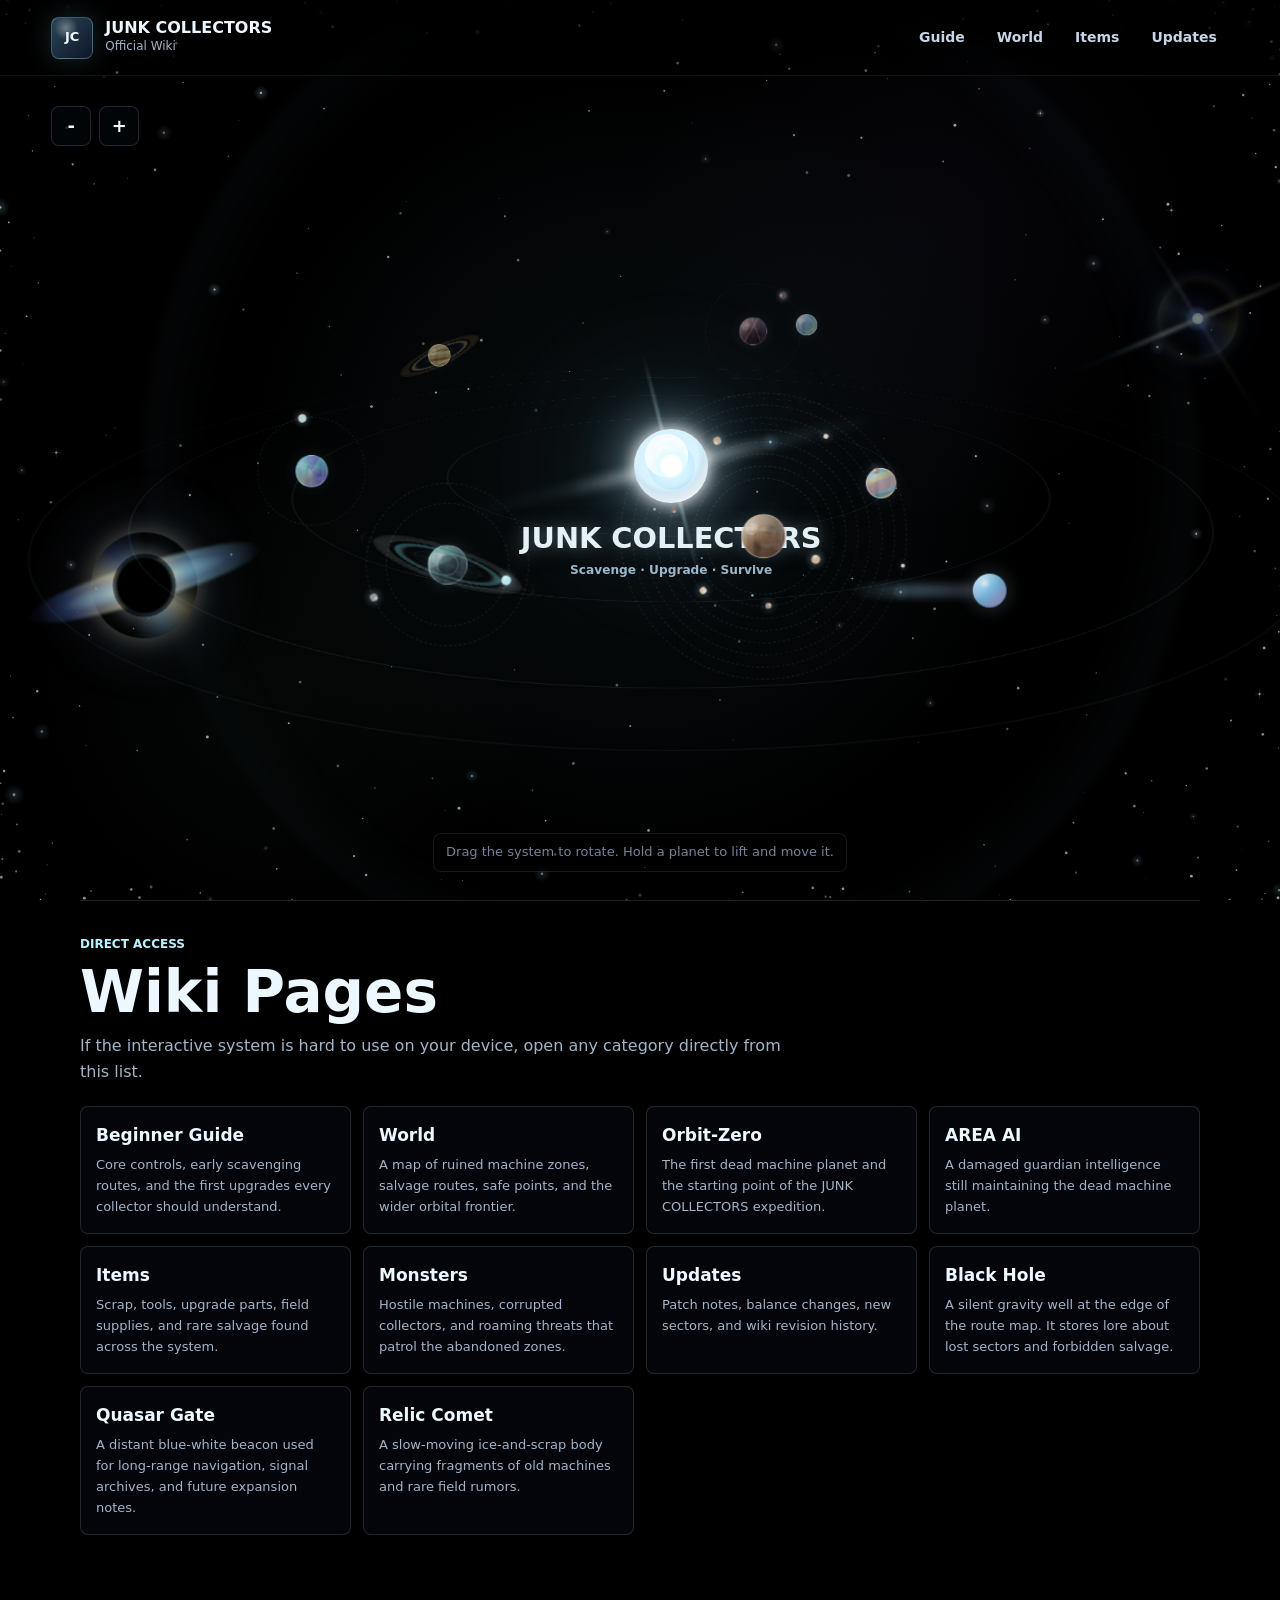
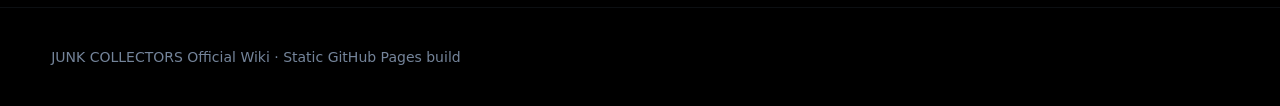
==== commit 6f6c10bc: "Adjust planet rings and moon system" ====
--- a/index.html
+++ b/index.html
@@ -8,7 +8,7 @@
       name="description"
       content="The official wiki hub for JUNK COLLECTORS: an interactive star system with planets, deep-space anomalies, guides, items, monsters, and updates."
     >
-    <link rel="stylesheet" href="style.css?v=celestial-polish-2">
+    <link rel="stylesheet" href="style.css?v=moon-system-1">
   </head>
   <body>
     <canvas class="starfield" id="starfield" aria-hidden="true"></canvas>
@@ -80,6 +80,6 @@
       <p>JUNK COLLECTORS Official Wiki · Static GitHub Pages build</p>
     </footer>
 
-    <script src="script.js?v=celestial-polish-2"></script>
+    <script src="script.js?v=moon-system-1"></script>
   </body>
 </html>
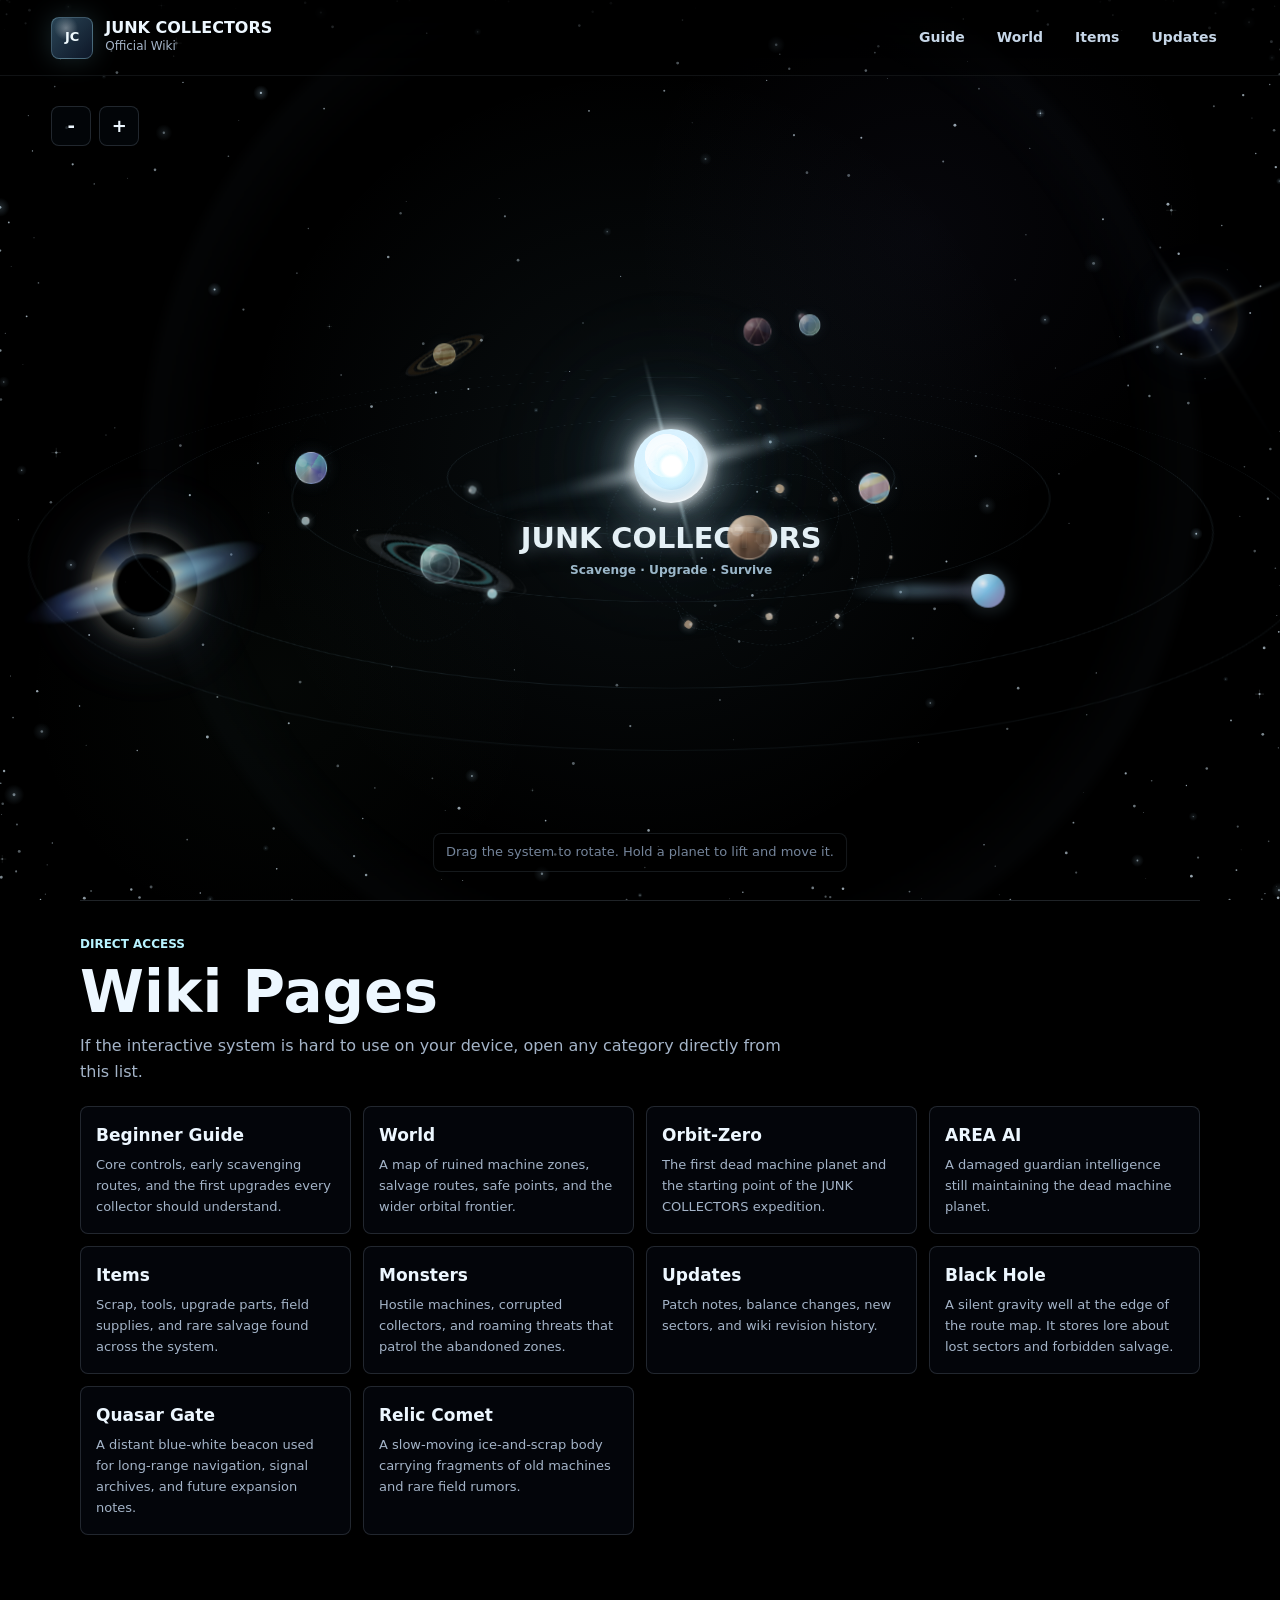
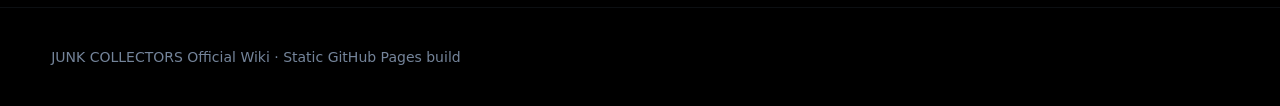
==== commit 343aac6a: "Tilt moon orbit planes" ====
--- a/index.html
+++ b/index.html
@@ -8,7 +8,7 @@
       name="description"
       content="The official wiki hub for JUNK COLLECTORS: an interactive star system with planets, deep-space anomalies, guides, items, monsters, and updates."
     >
-    <link rel="stylesheet" href="style.css?v=moon-system-1">
+    <link rel="stylesheet" href="style.css?v=moon-orbits-1">
   </head>
   <body>
     <canvas class="starfield" id="starfield" aria-hidden="true"></canvas>
@@ -80,6 +80,6 @@
       <p>JUNK COLLECTORS Official Wiki · Static GitHub Pages build</p>
     </footer>
 
-    <script src="script.js?v=moon-system-1"></script>
+    <script src="script.js?v=moon-orbits-1"></script>
   </body>
 </html>
--- a/style.css
+++ b/style.css
@@ -571,8 +571,17 @@
   z-index: 7;
   border: 1px dashed rgba(190, 232, 255, 0.16);
   border-radius: 50%;
+  opacity: 0.78;
   pointer-events: none;
-  transform: translate(-50%, -50%) rotate(var(--moon-angle, 0deg));
+  transform: translate(-50%, -50%) rotate(var(--moon-plane, 0deg)) scaleY(var(--moon-incline, 0.62));
+  transform-origin: 50% 50%;
+}
+
+.moon-track {
+  position: absolute;
+  inset: 0;
+  border-radius: 50%;
+  transform-origin: 50% 50%;
   animation: moon-orbit var(--moon-duration, 30s) linear infinite;
   animation-direction: var(--moon-direction, normal);
 }
@@ -590,7 +599,7 @@
   box-shadow:
     0 0 8px rgba(235, 250, 255, 0.54),
     0 0 14px rgba(130, 210, 255, 0.22);
-  transform: translateY(-50%);
+  transform: translateY(-50%) scaleY(var(--moon-counter-scale, 1));
 }
 
 @keyframes planet-terminator-sweep {
@@ -615,11 +624,11 @@
 
 @keyframes moon-orbit {
   from {
-    transform: translate(-50%, -50%) rotate(var(--moon-angle, 0deg));
+    transform: rotate(var(--moon-angle, 0deg));
   }
 
   to {
-    transform: translate(-50%, -50%) rotate(calc(var(--moon-angle, 0deg) + 360deg));
+    transform: rotate(calc(var(--moon-angle, 0deg) + 360deg));
   }
 }
 
@@ -1290,7 +1299,7 @@
   .planet-body,
   .planet-body::after,
   .surface-drift,
-  .moon-orbit {
+  .moon-track {
     animation-duration: 120s !important;
   }
 }
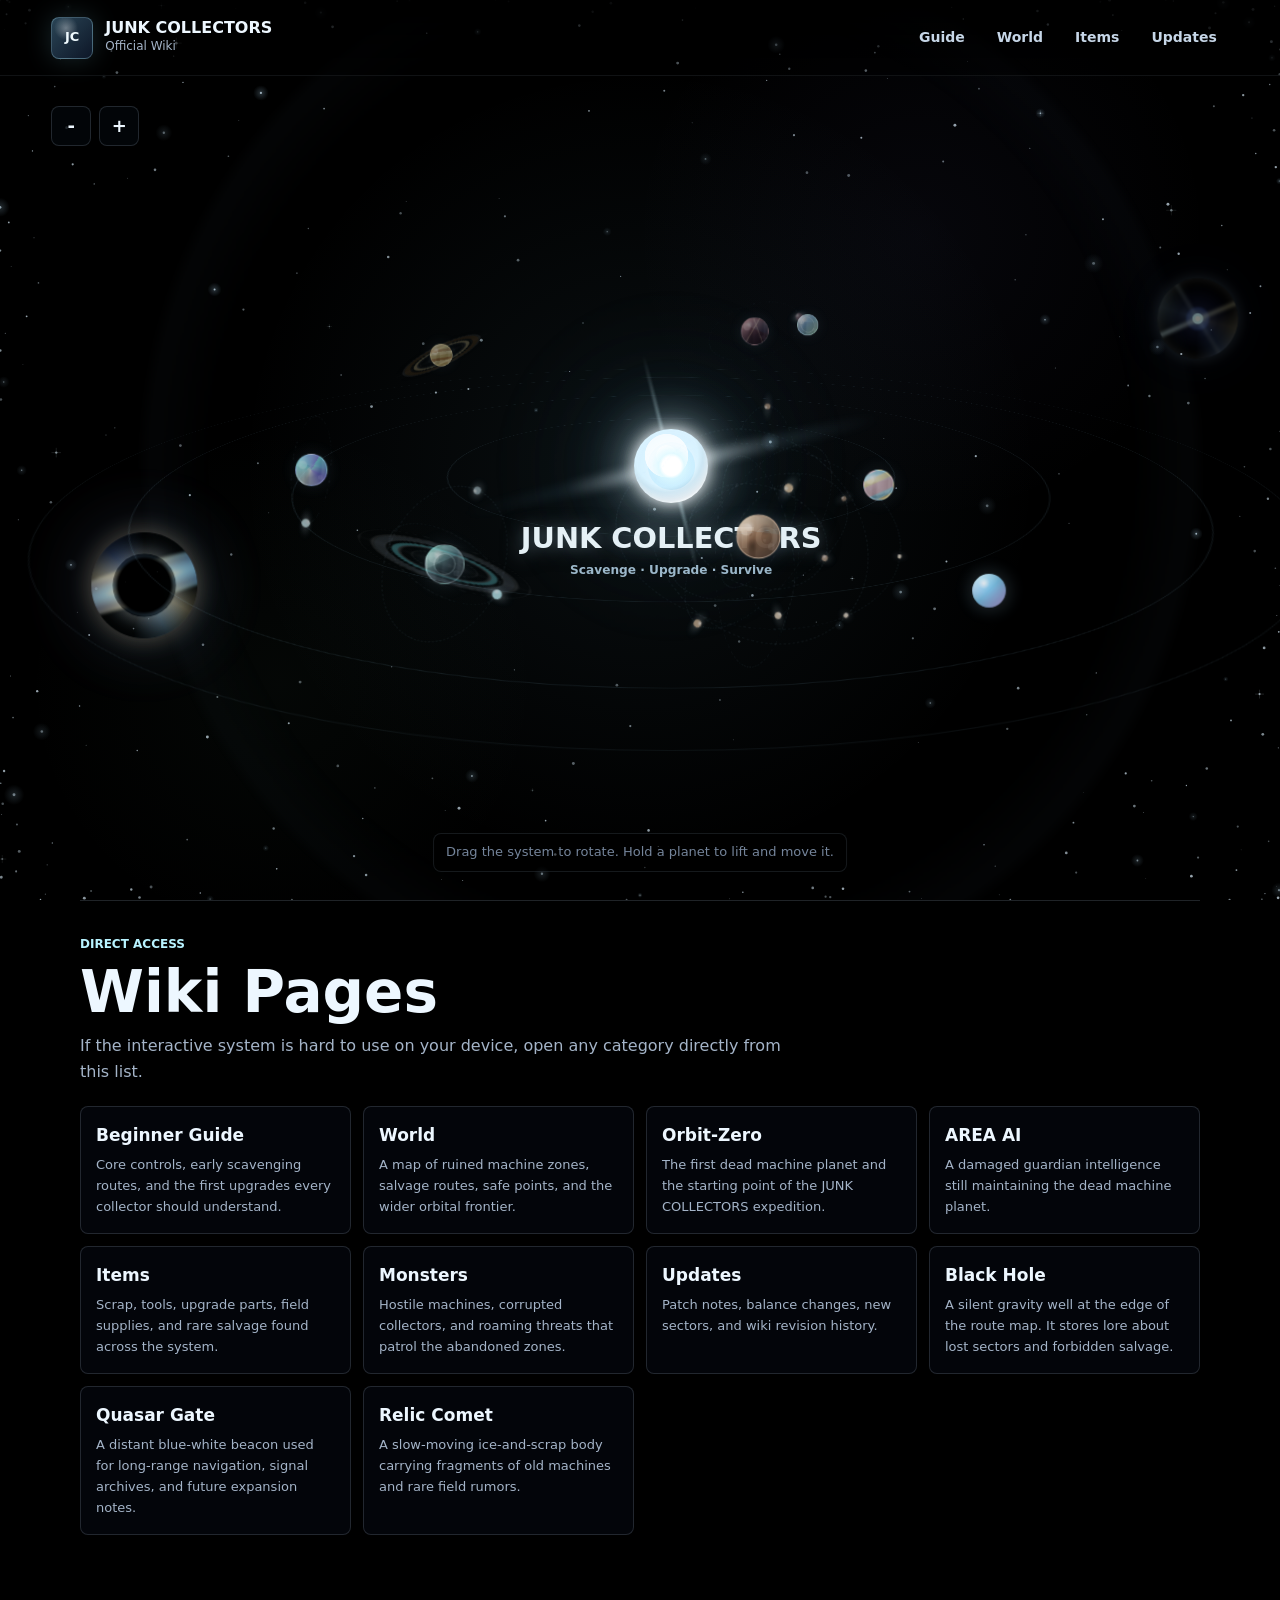
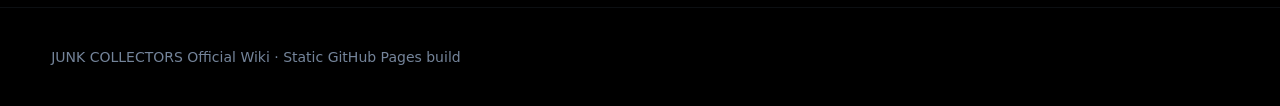
==== commit ec0b4c9e: "Optimize orbital hub rendering" ====
--- a/index.html
+++ b/index.html
@@ -8,7 +8,7 @@
       name="description"
       content="The official wiki hub for JUNK COLLECTORS: an interactive star system with planets, deep-space anomalies, guides, items, monsters, and updates."
     >
-    <link rel="stylesheet" href="style.css?v=moon-orbits-1">
+    <link rel="stylesheet" href="style.css?v=perf-pass-1">
   </head>
   <body>
     <canvas class="starfield" id="starfield" aria-hidden="true"></canvas>
@@ -80,6 +80,6 @@
       <p>JUNK COLLECTORS Official Wiki · Static GitHub Pages build</p>
     </footer>
 
-    <script src="script.js?v=moon-orbits-1"></script>
+    <script src="script.js?v=perf-pass-1"></script>
   </body>
 </html>
--- a/style.css
+++ b/style.css
@@ -57,6 +57,7 @@
   z-index: 0;
   width: 100%;
   height: 100%;
+  contain: strict;
   pointer-events: none;
 }
 
@@ -175,12 +176,15 @@
   cursor: grab;
   perspective: 1100px;
   touch-action: none;
+  contain: layout style;
 }
 
 .orbit-field {
   position: absolute;
   inset: 0;
+  contain: layout style;
   transform-style: preserve-3d;
+  will-change: transform;
 }
 
 .orbit-field::before {
@@ -399,9 +403,10 @@
   background: transparent;
   cursor: pointer;
   transform-style: preserve-3d;
-  transition: filter 360ms ease, opacity 360ms ease;
+  transition: filter 260ms ease, opacity 260ms ease;
   overflow: visible;
-  contain: layout;
+  backface-visibility: hidden;
+  contain: layout style;
   will-change: transform, opacity;
 }
 
@@ -416,7 +421,7 @@
 }
 
 .orbital-object.is-dimmed {
-  filter: blur(1.5px) saturate(0.54) brightness(0.62);
+  filter: blur(0.9px) saturate(0.58) brightness(0.64);
 }
 
 .orbital-object.is-focused,
@@ -425,7 +430,7 @@
 }
 
 .system-stage.is-focusing .orbital-object.is-dimmed {
-  filter: blur(1.5px) saturate(0.54) brightness(0.62);
+  filter: blur(0.9px) saturate(0.58) brightness(0.64);
 }
 
 .planet-body,
@@ -438,6 +443,8 @@
   border: 1px solid rgba(240, 252, 255, 0.28);
   border-radius: 50%;
   overflow: hidden;
+  backface-visibility: hidden;
+  contain: layout paint style;
   box-shadow:
     0 0 24px rgba(170, 220, 255, 0.16),
     inset -16px -18px 24px rgba(0, 0, 0, 0.36),
@@ -573,6 +580,8 @@
   border-radius: 50%;
   opacity: 0.78;
   pointer-events: none;
+  backface-visibility: hidden;
+  contain: layout style;
   transform: translate(-50%, -50%) rotate(var(--moon-plane, 0deg)) scaleY(var(--moon-incline, 0.62));
   transform-origin: 50% 50%;
 }
@@ -581,9 +590,11 @@
   position: absolute;
   inset: 0;
   border-radius: 50%;
+  backface-visibility: hidden;
   transform-origin: 50% 50%;
   animation: moon-orbit var(--moon-duration, 30s) linear infinite;
   animation-direction: var(--moon-direction, normal);
+  will-change: transform;
 }
 
 .moon-body {
@@ -920,6 +931,7 @@
   padding: 22px;
   background: rgba(5, 8, 14, 0.9);
   box-shadow: var(--shadow);
+  contain: layout style;
   opacity: 0;
   pointer-events: none;
   transform: translate3d(0, 18px, 0) scale(0.96);
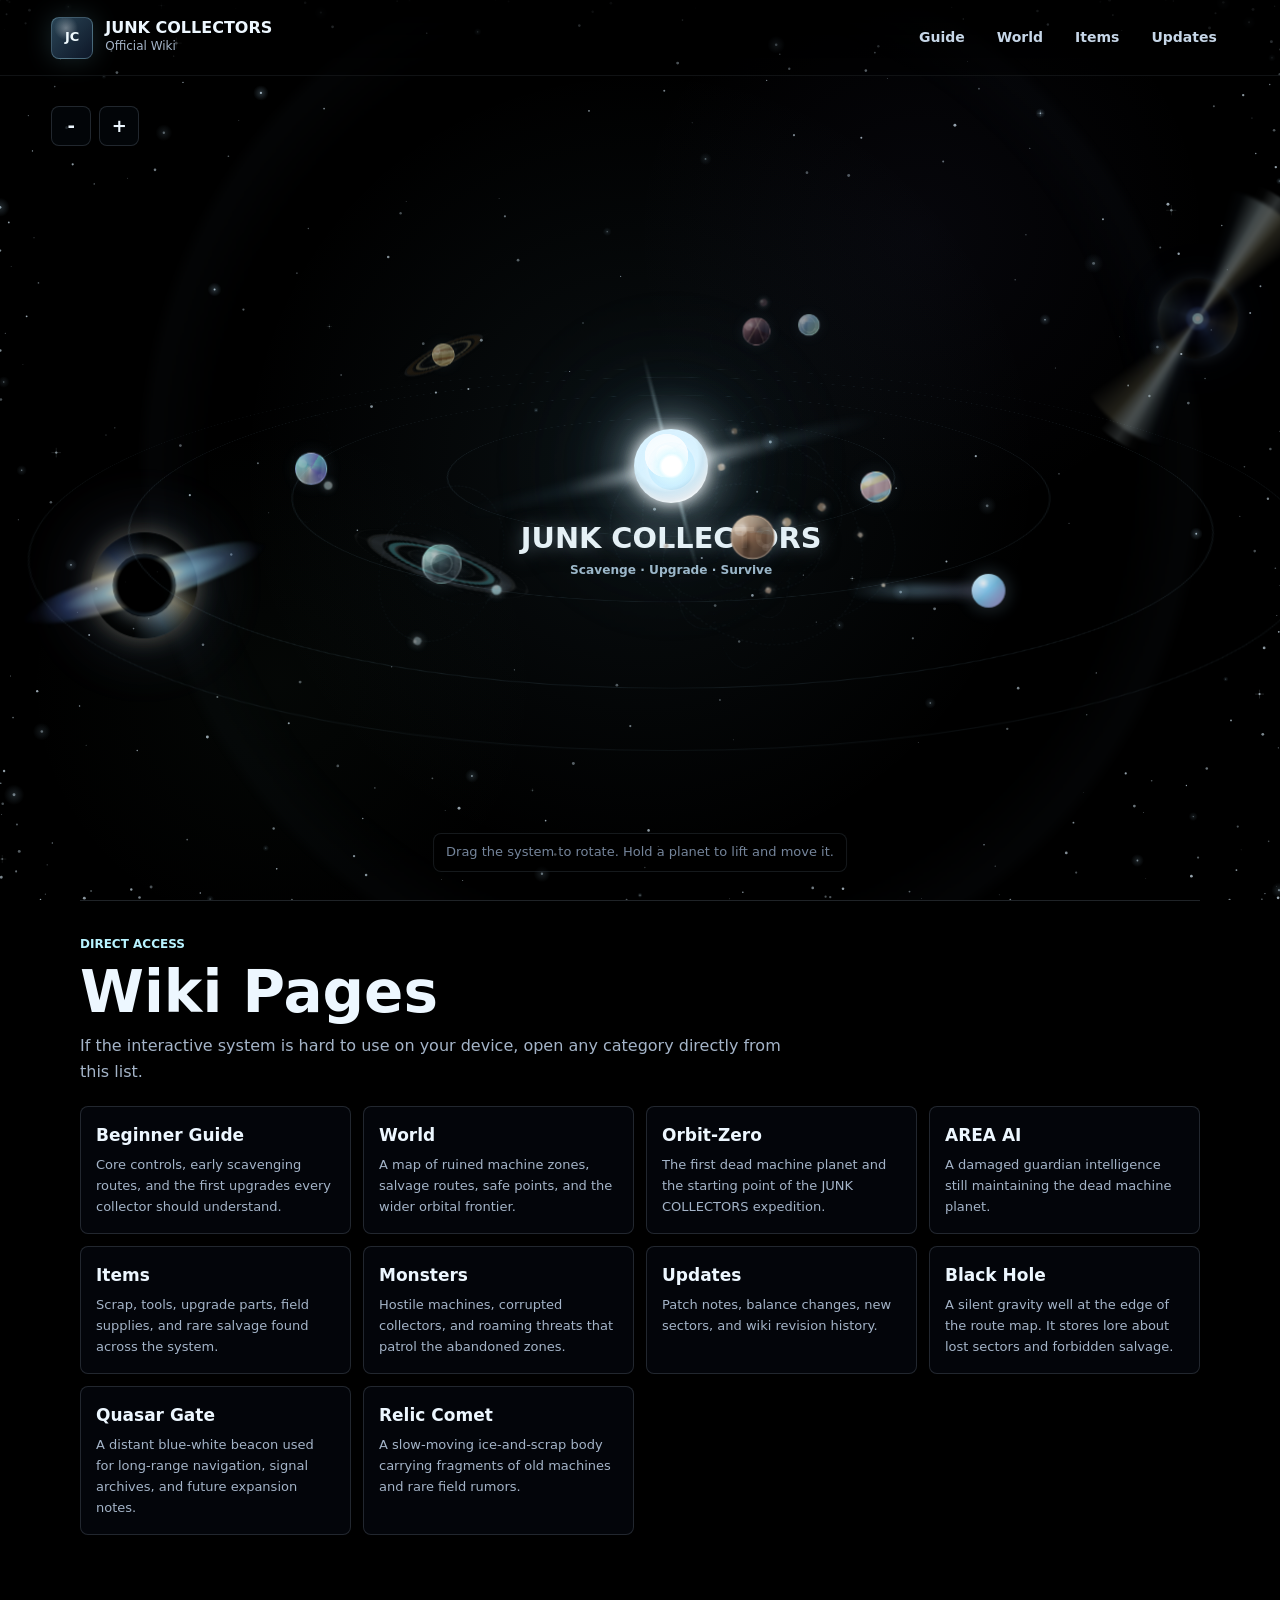
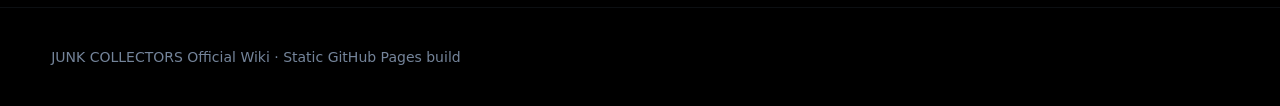
==== commit 22fac539: "Keep moons spherical and improve quasar jets" ====
--- a/index.html
+++ b/index.html
@@ -8,7 +8,7 @@
       name="description"
       content="The official wiki hub for JUNK COLLECTORS: an interactive star system with planets, deep-space anomalies, guides, items, monsters, and updates."
     >
-    <link rel="stylesheet" href="style.css?v=perf-pass-1">
+    <link rel="stylesheet" href="style.css?v=sphere-quasar-perf-1">
   </head>
   <body>
     <canvas class="starfield" id="starfield" aria-hidden="true"></canvas>
@@ -80,6 +80,6 @@
       <p>JUNK COLLECTORS Official Wiki · Static GitHub Pages build</p>
     </footer>
 
-    <script src="script.js?v=perf-pass-1"></script>
+    <script src="script.js?v=sphere-quasar-perf-1"></script>
   </body>
 </html>
--- a/style.css
+++ b/style.css
@@ -40,6 +40,13 @@
 
 body.is-object-dragging {
   cursor: grabbing;
+}
+
+html.is-page-hidden *,
+html.is-page-hidden *::before,
+html.is-page-hidden *::after {
+  animation-play-state: paused !important;
+  transition-duration: 0.001ms !important;
 }
 
 a {
@@ -444,12 +451,19 @@
   border-radius: 50%;
   overflow: hidden;
   backface-visibility: hidden;
-  contain: layout paint style;
   box-shadow:
     0 0 24px rgba(170, 220, 255, 0.16),
     inset -16px -18px 24px rgba(0, 0, 0, 0.36),
     inset 7px 8px 15px rgba(255, 255, 255, 0.16);
   transition: transform 520ms ease, box-shadow 520ms ease;
+}
+
+.planet-body {
+  contain: layout paint style;
+}
+
+.celestial-body {
+  contain: layout style;
 }
 
 .surface-drift {
@@ -576,31 +590,30 @@
   top: 50%;
   left: 50%;
   z-index: 7;
-  border: 1px dashed rgba(190, 232, 255, 0.16);
   border-radius: 50%;
   opacity: 0.78;
   pointer-events: none;
   backface-visibility: hidden;
   contain: layout style;
-  transform: translate(-50%, -50%) rotate(var(--moon-plane, 0deg)) scaleY(var(--moon-incline, 0.62));
+  transform: translate(-50%, -50%) rotate(var(--moon-plane, 0deg));
   transform-origin: 50% 50%;
 }
 
-.moon-track {
+.moon-path {
   position: absolute;
   inset: 0;
+  border: 1px dashed rgba(190, 232, 255, 0.14);
   border-radius: 50%;
   backface-visibility: hidden;
   transform-origin: 50% 50%;
-  animation: moon-orbit var(--moon-duration, 30s) linear infinite;
-  animation-direction: var(--moon-direction, normal);
-  will-change: transform;
+  transform: scaleY(var(--moon-incline, 0.62));
 }
 
 .moon-body {
   position: absolute;
   top: 50%;
-  right: calc(var(--moon-size, 4px) * -0.45);
+  left: 50%;
+  z-index: 5;
   width: var(--moon-size, 4px);
   height: var(--moon-size, 4px);
   border-radius: 50%;
@@ -610,7 +623,8 @@
   box-shadow:
     0 0 8px rgba(235, 250, 255, 0.54),
     0 0 14px rgba(130, 210, 255, 0.22);
-  transform: translateY(-50%) scaleY(var(--moon-counter-scale, 1));
+  transform: translate(-50%, -50%);
+  will-change: transform, opacity;
 }
 
 @keyframes planet-terminator-sweep {
@@ -630,16 +644,6 @@
 
   to {
     transform: rotate(calc(var(--axial-tilt, 0deg) + 360deg));
-  }
-}
-
-@keyframes moon-orbit {
-  from {
-    transform: rotate(var(--moon-angle, 0deg));
-  }
-
-  to {
-    transform: rotate(calc(var(--moon-angle, 0deg) + 360deg));
   }
 }
 
@@ -788,26 +792,35 @@
     0 0 88px rgba(90, 124, 255, 0.12),
     inset 0 0 18px rgba(255, 255, 255, 0.18);
   animation: distant-galaxy-turn 70s linear infinite;
+  isolation: isolate;
 }
 
 .quasar .celestial-body::before,
 .quasar .celestial-body::after {
-  top: 48%;
-  left: -150%;
-  width: 400%;
-  height: 5%;
-  border-radius: 999px;
-  background: linear-gradient(90deg, transparent, rgba(110, 180, 255, 0.1), rgba(220, 250, 255, 0.62), rgba(255, 246, 188, 0.4), rgba(138, 203, 255, 0.16), transparent);
-  filter: blur(2.6px);
-  transform: rotate(-23deg);
-  animation: quasar-pulsar-sweep 18s linear infinite;
+  top: -115%;
+  left: -115%;
+  width: 330%;
+  height: 330%;
+  border-radius: 50%;
+  background:
+    conic-gradient(from -4deg, transparent 0deg 18deg, rgba(128, 196, 255, 0.08) 24deg, rgba(222, 250, 255, 0.72) 34deg, rgba(255, 246, 188, 0.46) 43deg, transparent 58deg 198deg, rgba(128, 196, 255, 0.08) 205deg, rgba(222, 250, 255, 0.66) 216deg, rgba(255, 246, 188, 0.38) 225deg, transparent 240deg 360deg);
+  filter: blur(2.8px);
+  mix-blend-mode: screen;
+  opacity: 0.72;
+  transform-origin: 50% 50%;
+  animation: quasar-cone-precession 18s linear infinite;
 }
 
 .quasar .celestial-body::after {
-  height: 3%;
-  opacity: 0.42;
-  transform: rotate(58deg);
-  animation-delay: -9s;
+  top: -132%;
+  left: -132%;
+  width: 364%;
+  height: 364%;
+  background:
+    conic-gradient(from 0deg, transparent 0deg 24deg, rgba(225, 250, 255, 0.08) 28deg, rgba(232, 252, 255, 0.76) 34deg, transparent 42deg 204deg, rgba(225, 250, 255, 0.08) 208deg, rgba(232, 252, 255, 0.62) 214deg, transparent 222deg 360deg);
+  filter: blur(1.6px);
+  opacity: 0.5;
+  animation: quasar-core-precession 18s linear infinite;
 }
 
 @keyframes distant-galaxy-turn {
@@ -820,20 +833,30 @@
   }
 }
 
-@keyframes quasar-pulsar-sweep {
+@keyframes quasar-cone-precession {
   0% {
-    opacity: 0.24;
-    transform: rotate(-26deg) scaleX(0.92);
+    opacity: 0.42;
+    transform: rotate(-22deg) scaleY(0.82);
   }
 
   50% {
-    opacity: 0.78;
-    transform: rotate(154deg) scaleX(1.06);
+    opacity: 0.82;
+    transform: rotate(158deg) scaleY(1.05);
   }
 
   100% {
-    opacity: 0.24;
-    transform: rotate(334deg) scaleX(0.92);
+    opacity: 0.42;
+    transform: rotate(338deg) scaleY(0.82);
+  }
+}
+
+@keyframes quasar-core-precession {
+  from {
+    transform: rotate(14deg) scaleY(0.9);
+  }
+
+  to {
+    transform: rotate(374deg) scaleY(0.9);
   }
 }
 
@@ -1310,8 +1333,7 @@
 
   .planet-body,
   .planet-body::after,
-  .surface-drift,
-  .moon-track {
+  .surface-drift {
     animation-duration: 120s !important;
   }
 }
